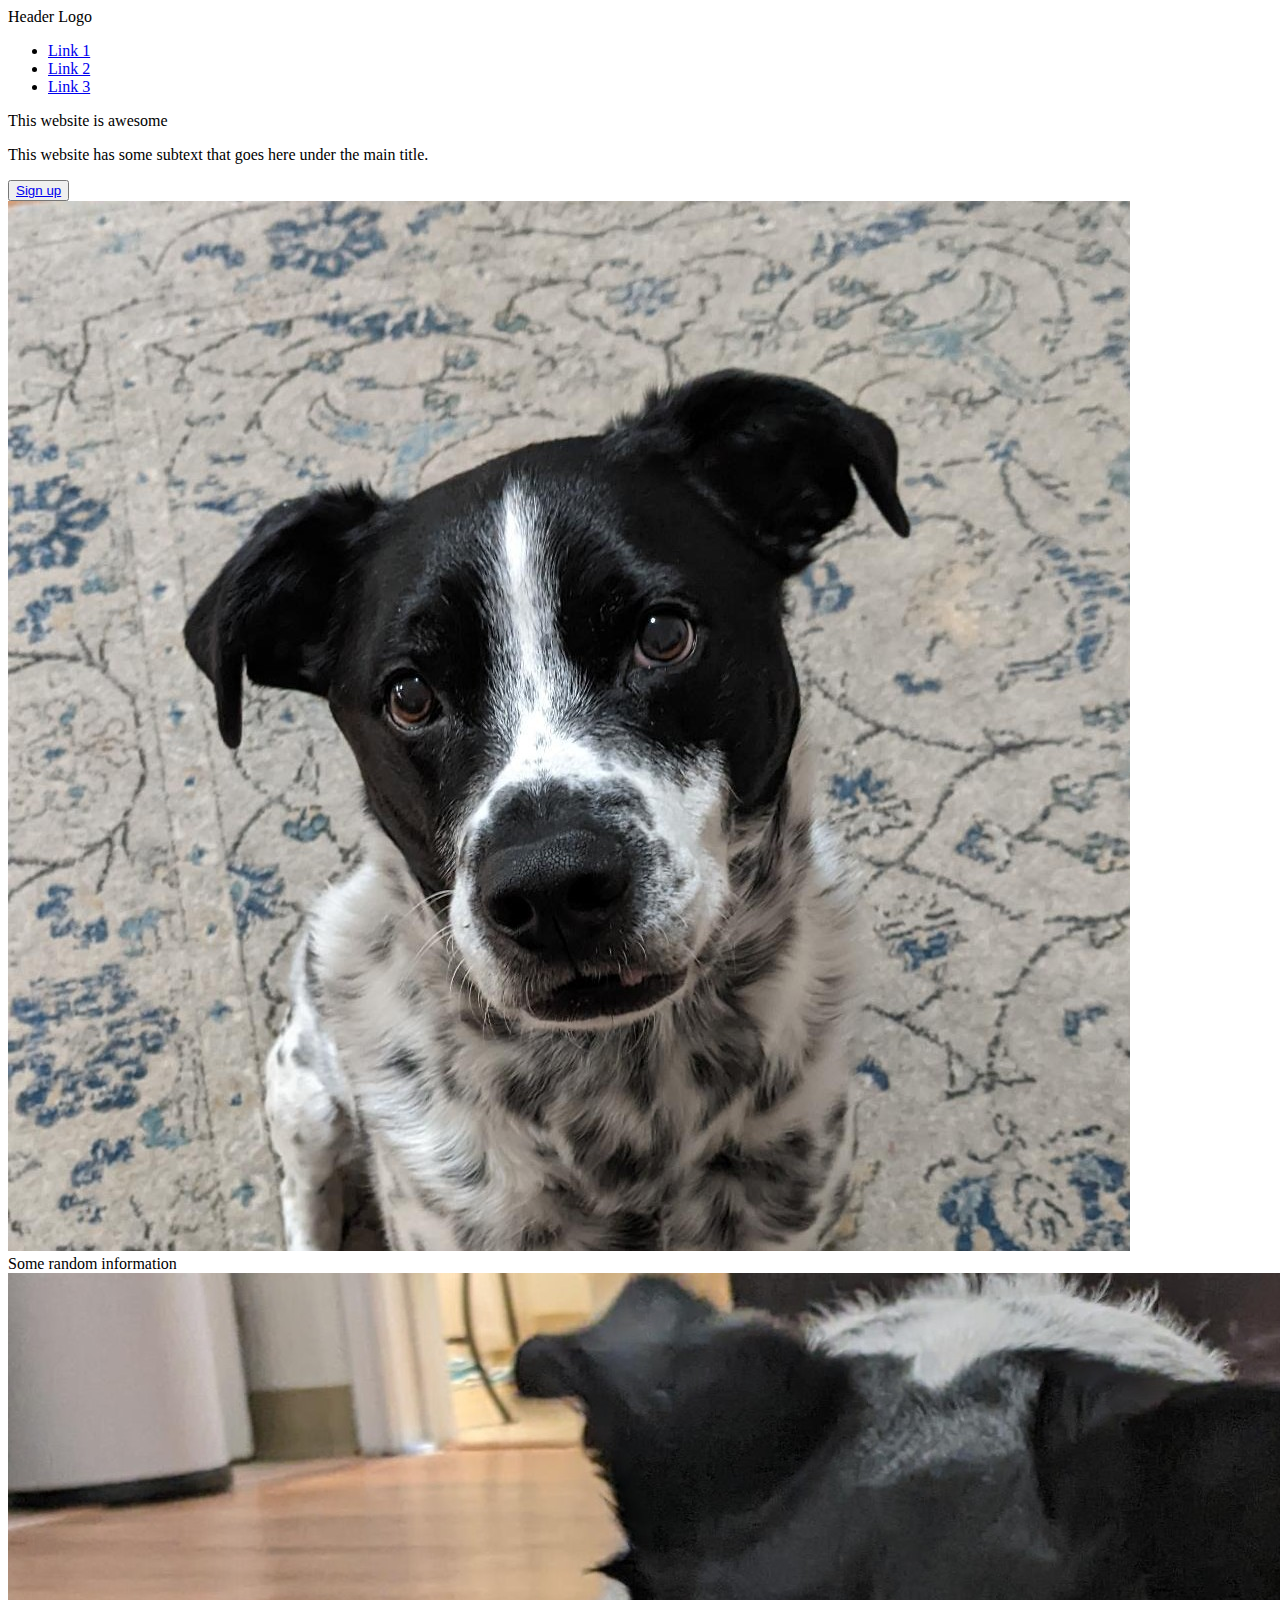
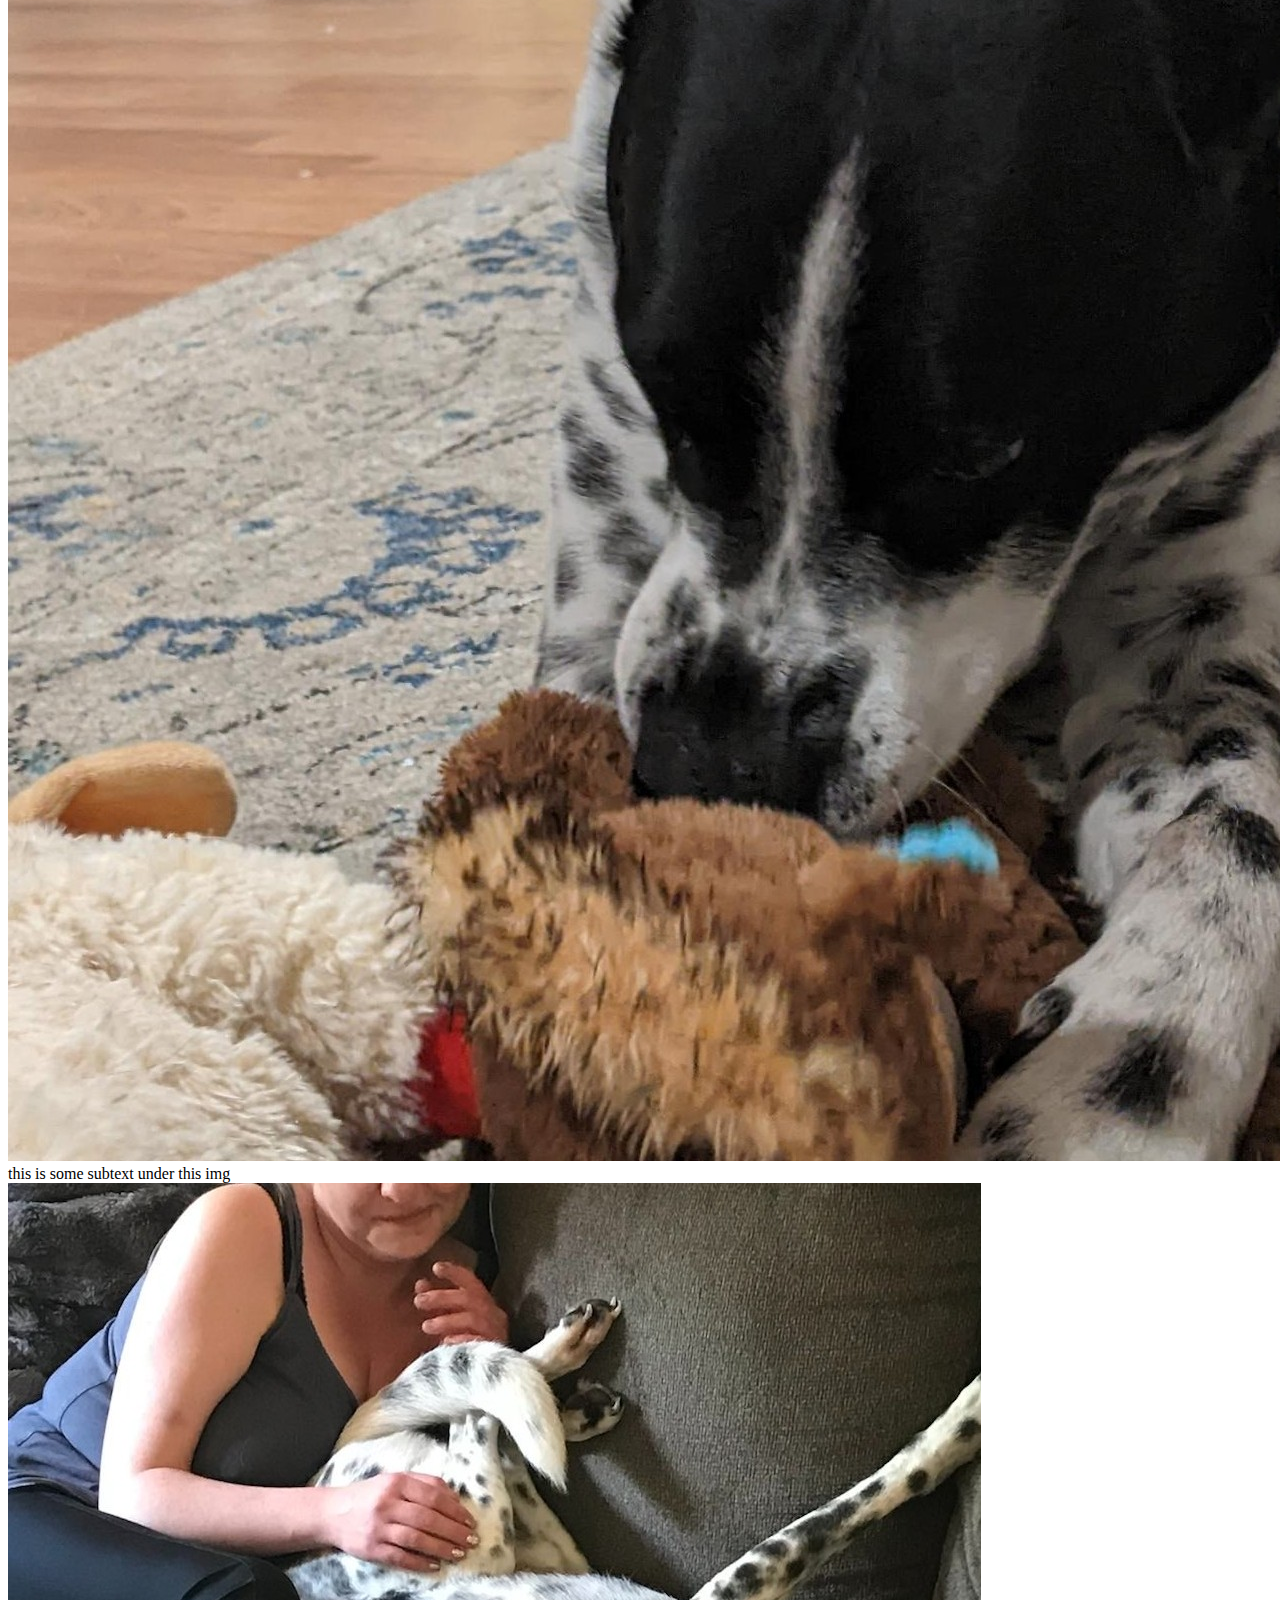
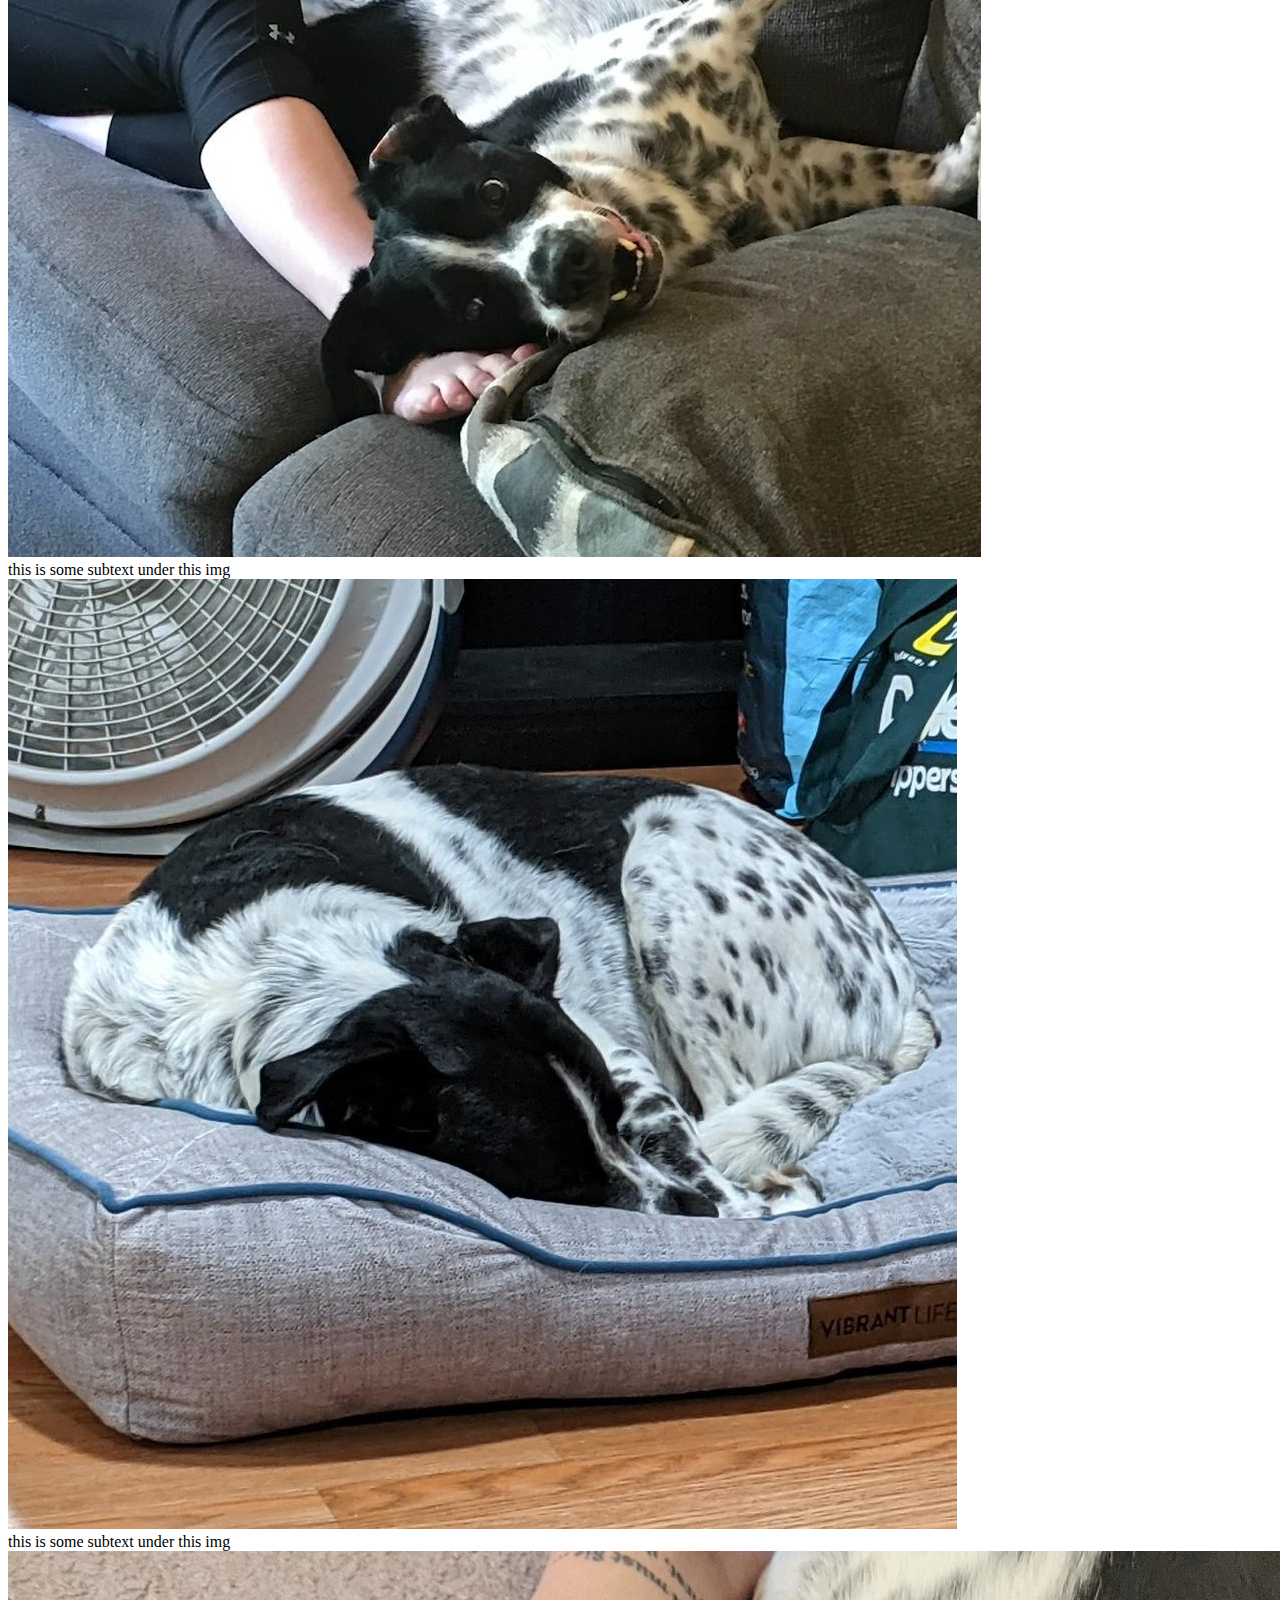
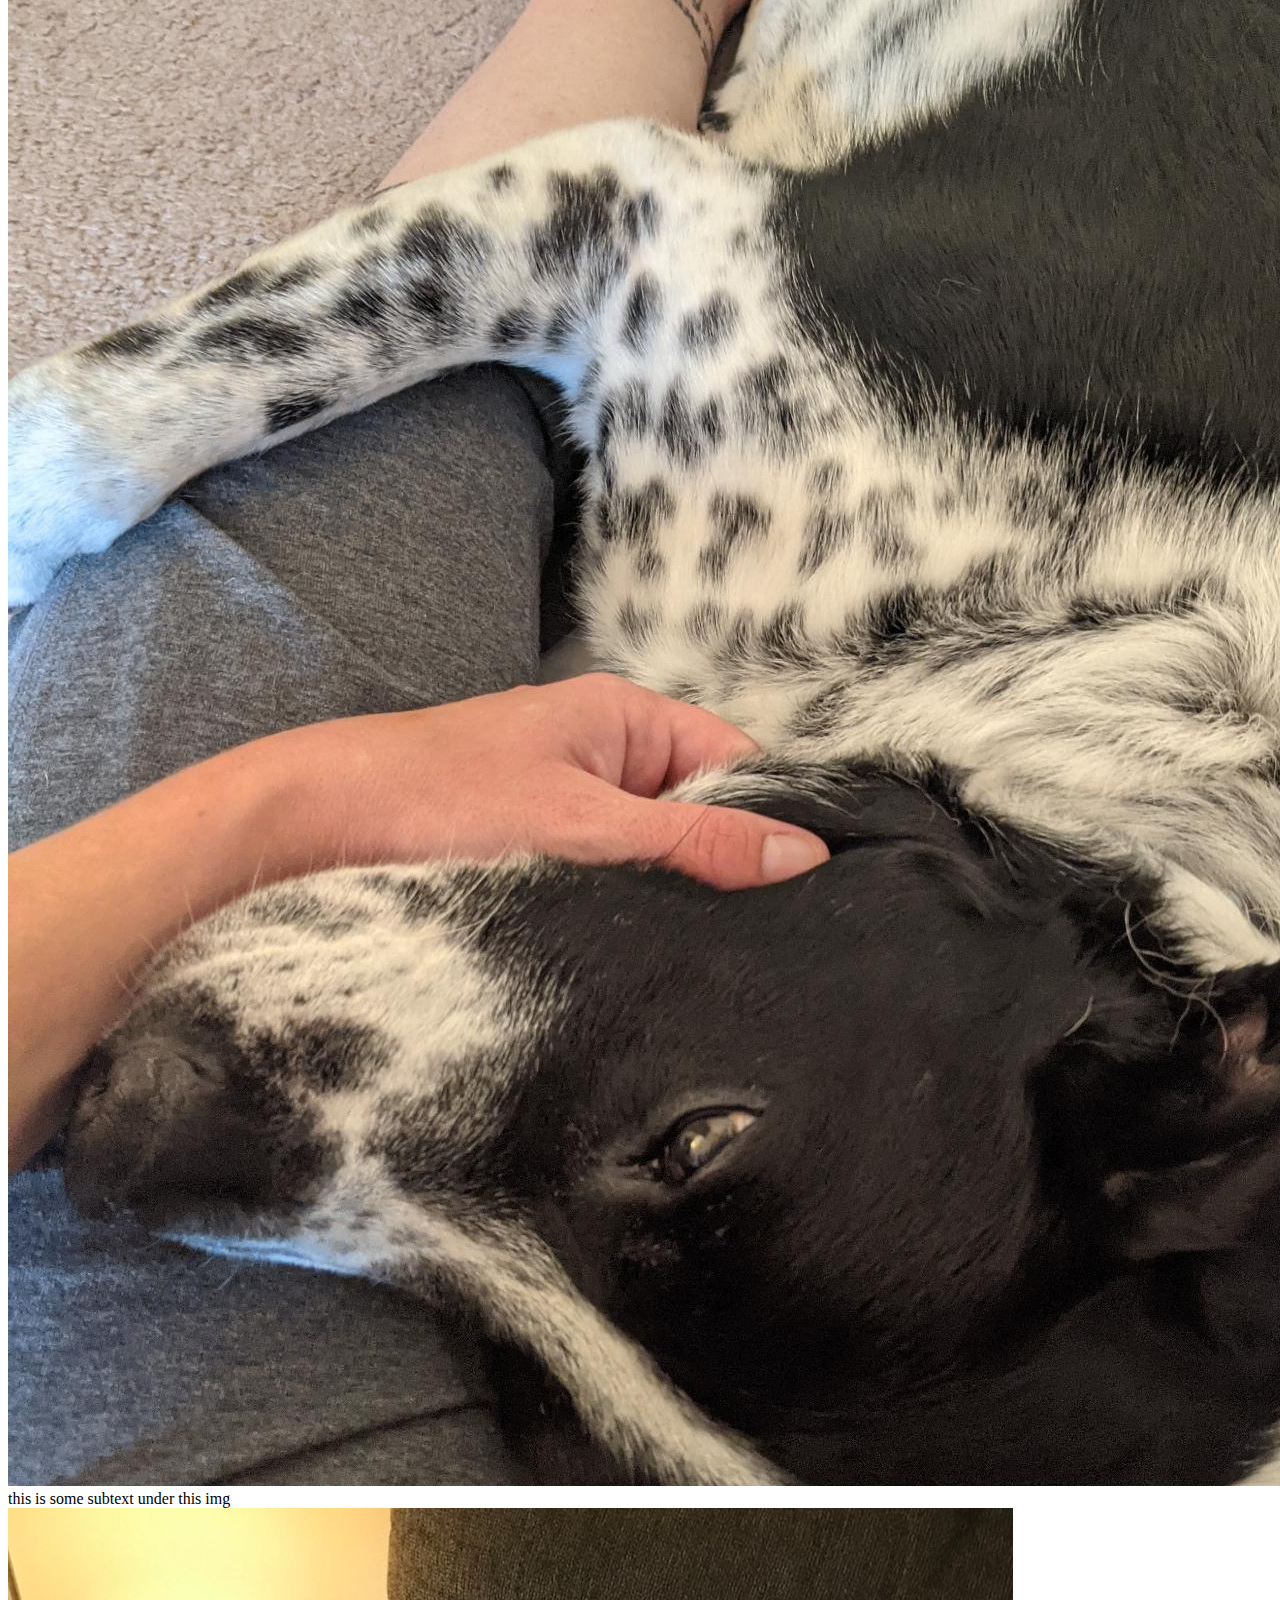
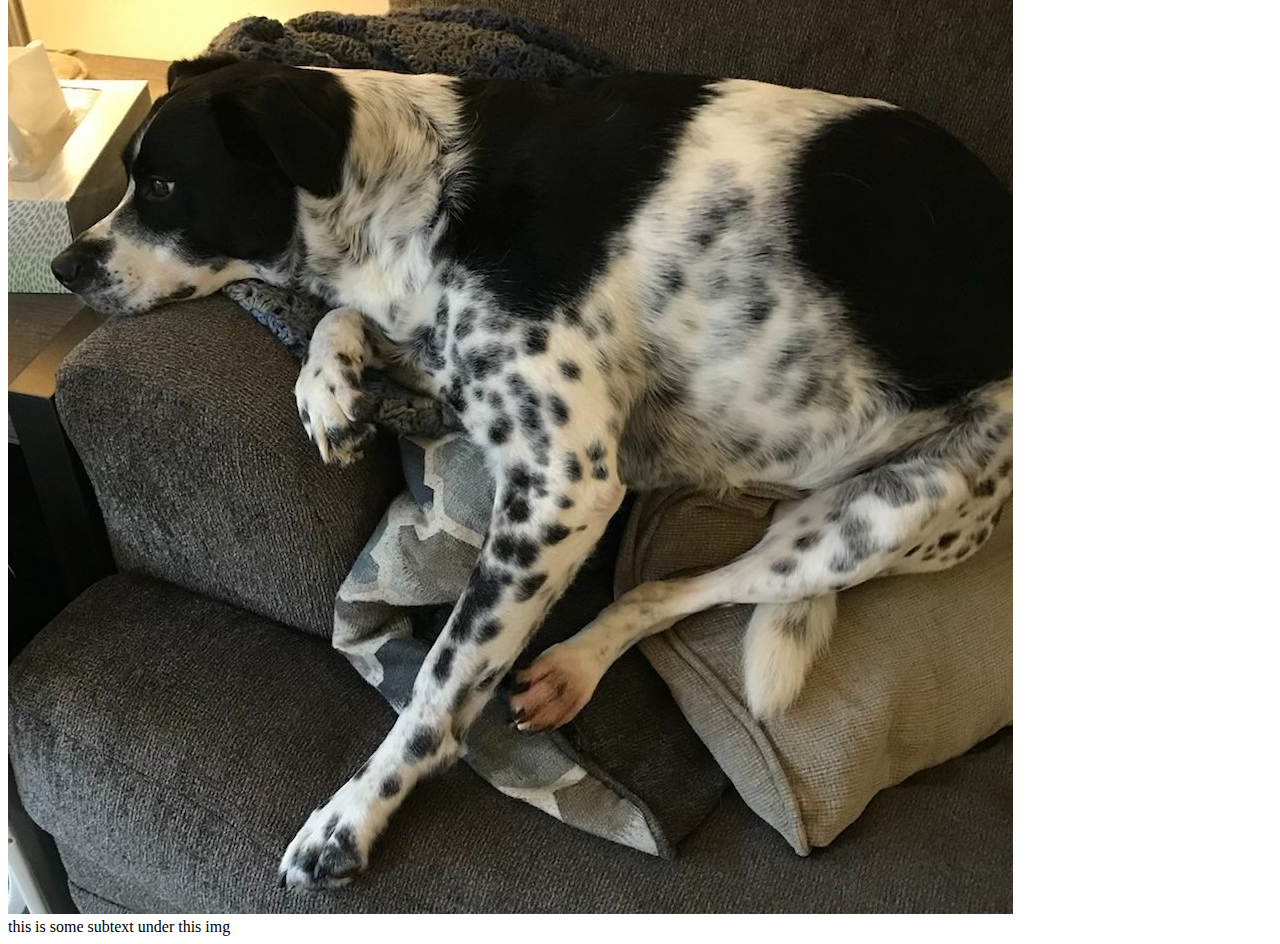
==== index.html @ 5909bd5f "Link img to index.html and add structure" ====
<!DOCTYPE html>
<html lang="en">

<head>
    <meta charset="UTF-8">
    <meta http-equiv="X-UA-Compatible" content="IE=edge">
    <meta name="viewport" content="width=device-width, initial-scale=1.0">
    <title>I'm Dom!</title>
    <link rel="stylesheet" href="./css/style.css">
</head>

<body>
    <div class="header">
        <div class="header-left">
            Header Logo
        </div>
        <div class="header-right">
            <ul>
                <li><a href="#">Link 1</a></li>
                <li><a href="#">Link 2</a></li>
                <li><a href="#">Link 3</a></li>
            </ul>
        </div>
    </div>
    <div class="section-1">
        <div class="content">
            <div class="hero-text">This website is awesome</div>
            <p>This website has some subtext that goes here under the main title.</p>
            <button><a href="#">Sign up</a></button>
        </div>
        <img src="./img/profile.jpeg" alt="Dominic looking into the camera">
    </div>
    <div class="section-2">

        <div class="info-title">Some random information</div>

        <div class="info-container">
            <div class="info">
                <img src="./img/chewing.jpeg" alt="Dominic chewing on his toys">
                <div class="text">this is some subtext under this img</div>
            </div>

            <div class="info">
                <img src="./img/playing.jpeg" alt="Dominic playing with mom">
                <div class="text">this is some subtext under this img</div>
            </div>

            <div class="info">
                <img src="./img/sleeping.jpeg" alt="Dominic sleeping in his bed">
                <div class="text">this is some subtext under this img</div>
            </div>

            <div class="info">
                <img src="./img/snuggling.jpeg" alt="Dominic snuggling with mom">
                <div class="text">this is some subtext under this img</div>
            </div>

            <div class="info">
                <img src="./img/waiting-for-mom.jpeg" alt="Dominic staring out the window, witing for mom to come home">
                <div class="text">this is some subtext under this img</div>
            </div>
        </div>
    </div>
    <div class="section-3"></div>
    <div class="section-4"></div>
    <div class="footer"></div>
</body>

</html>
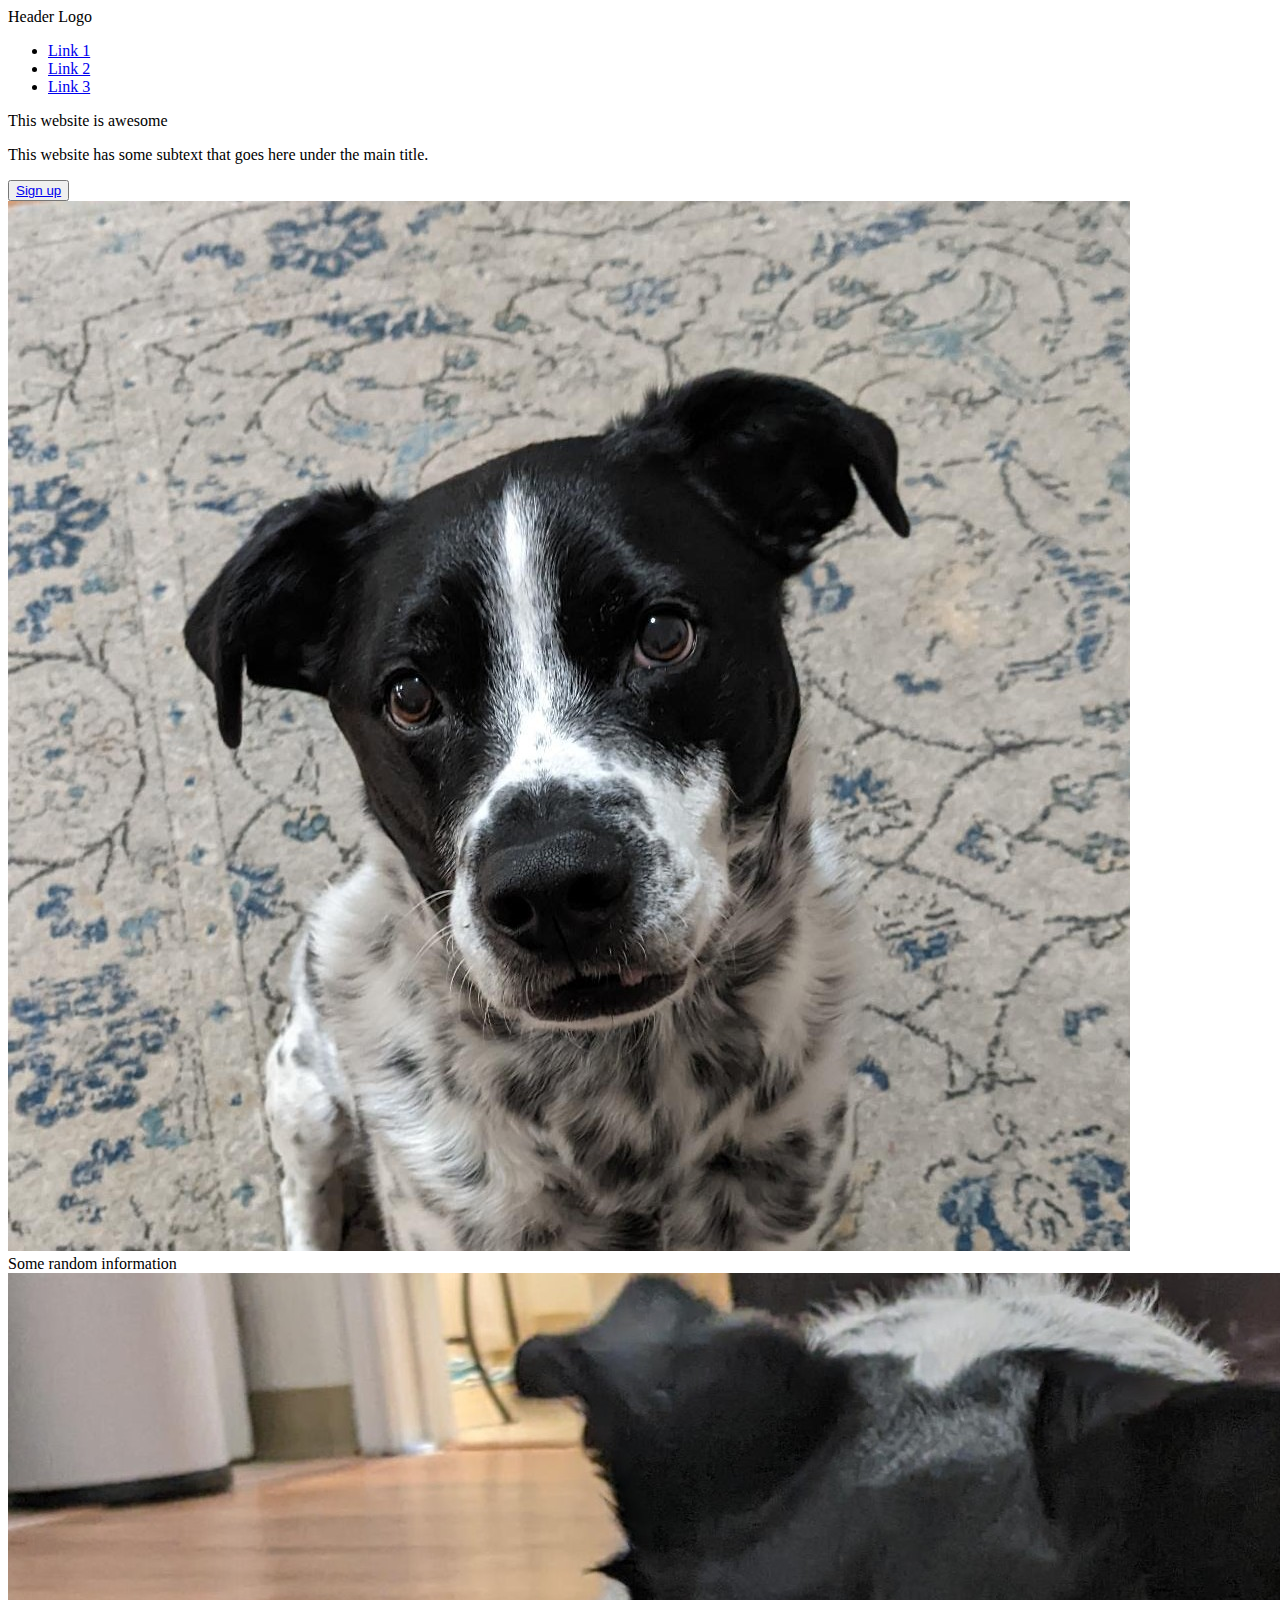
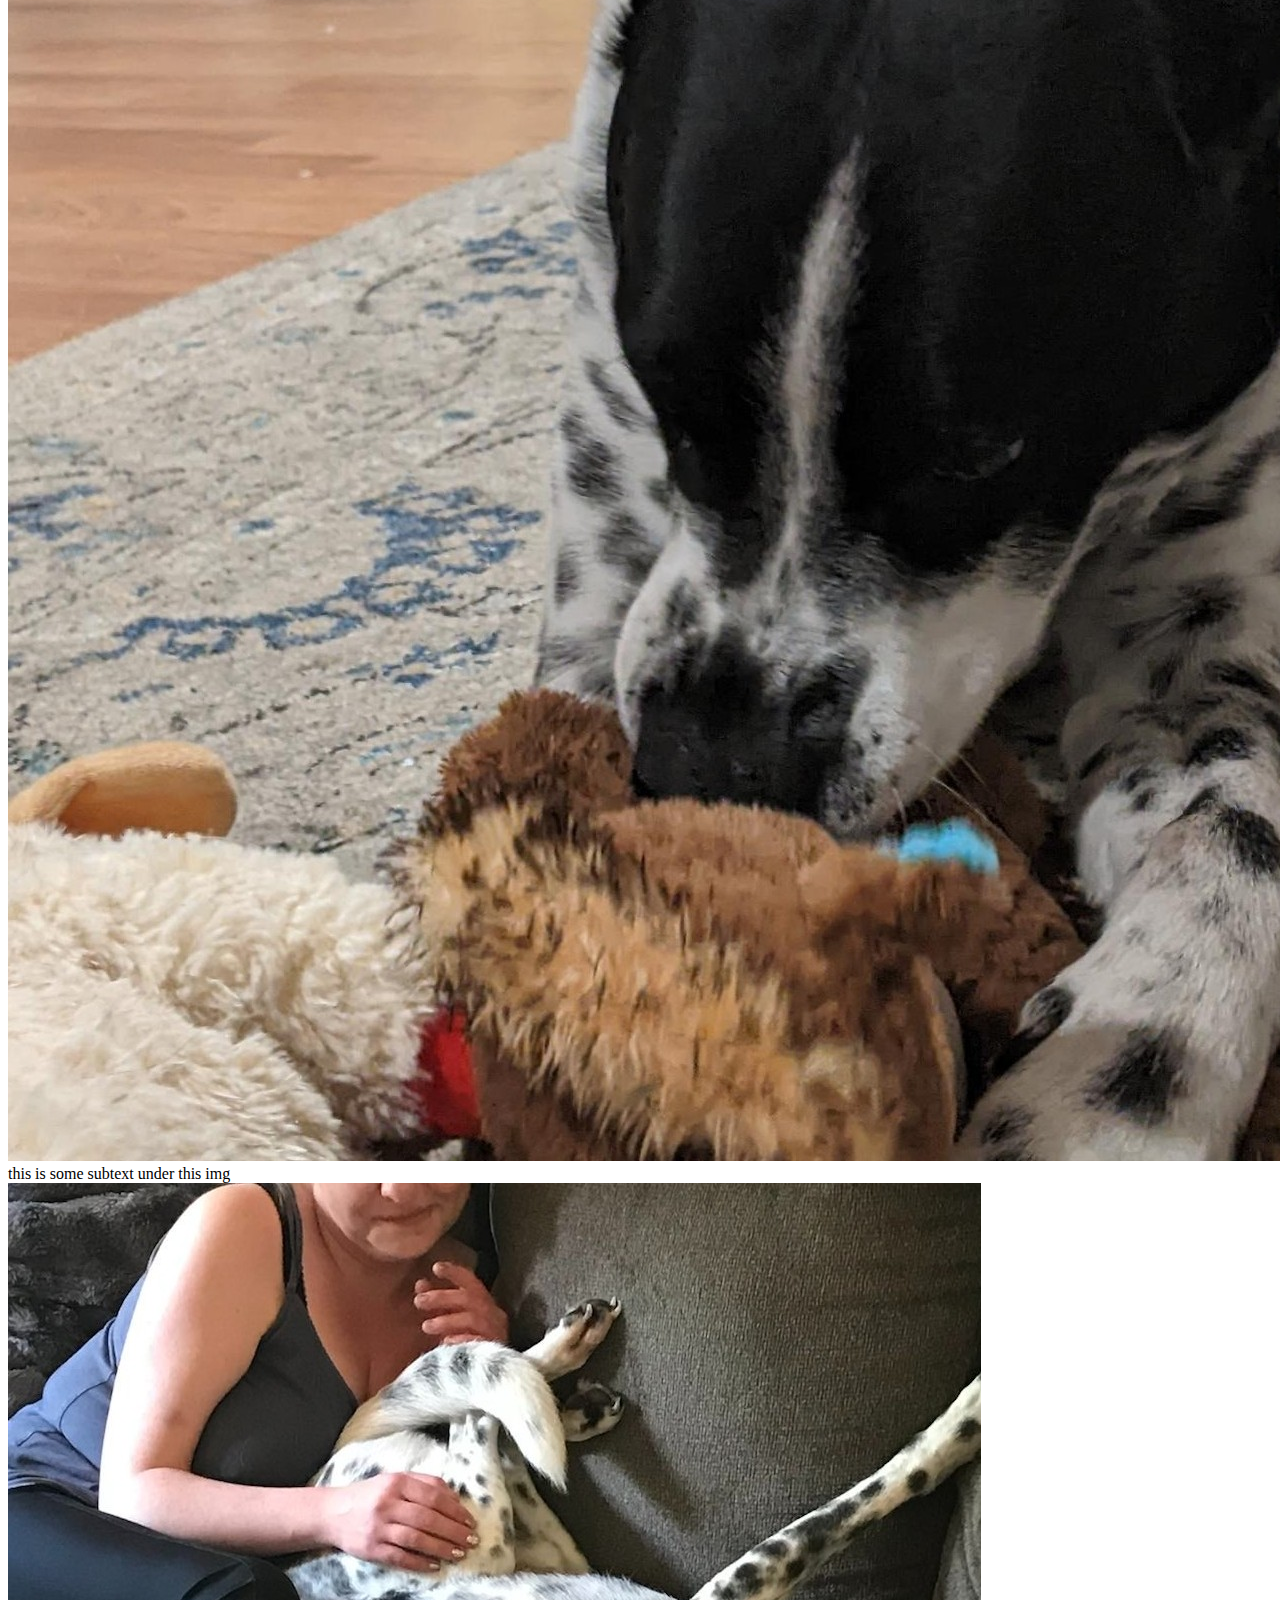
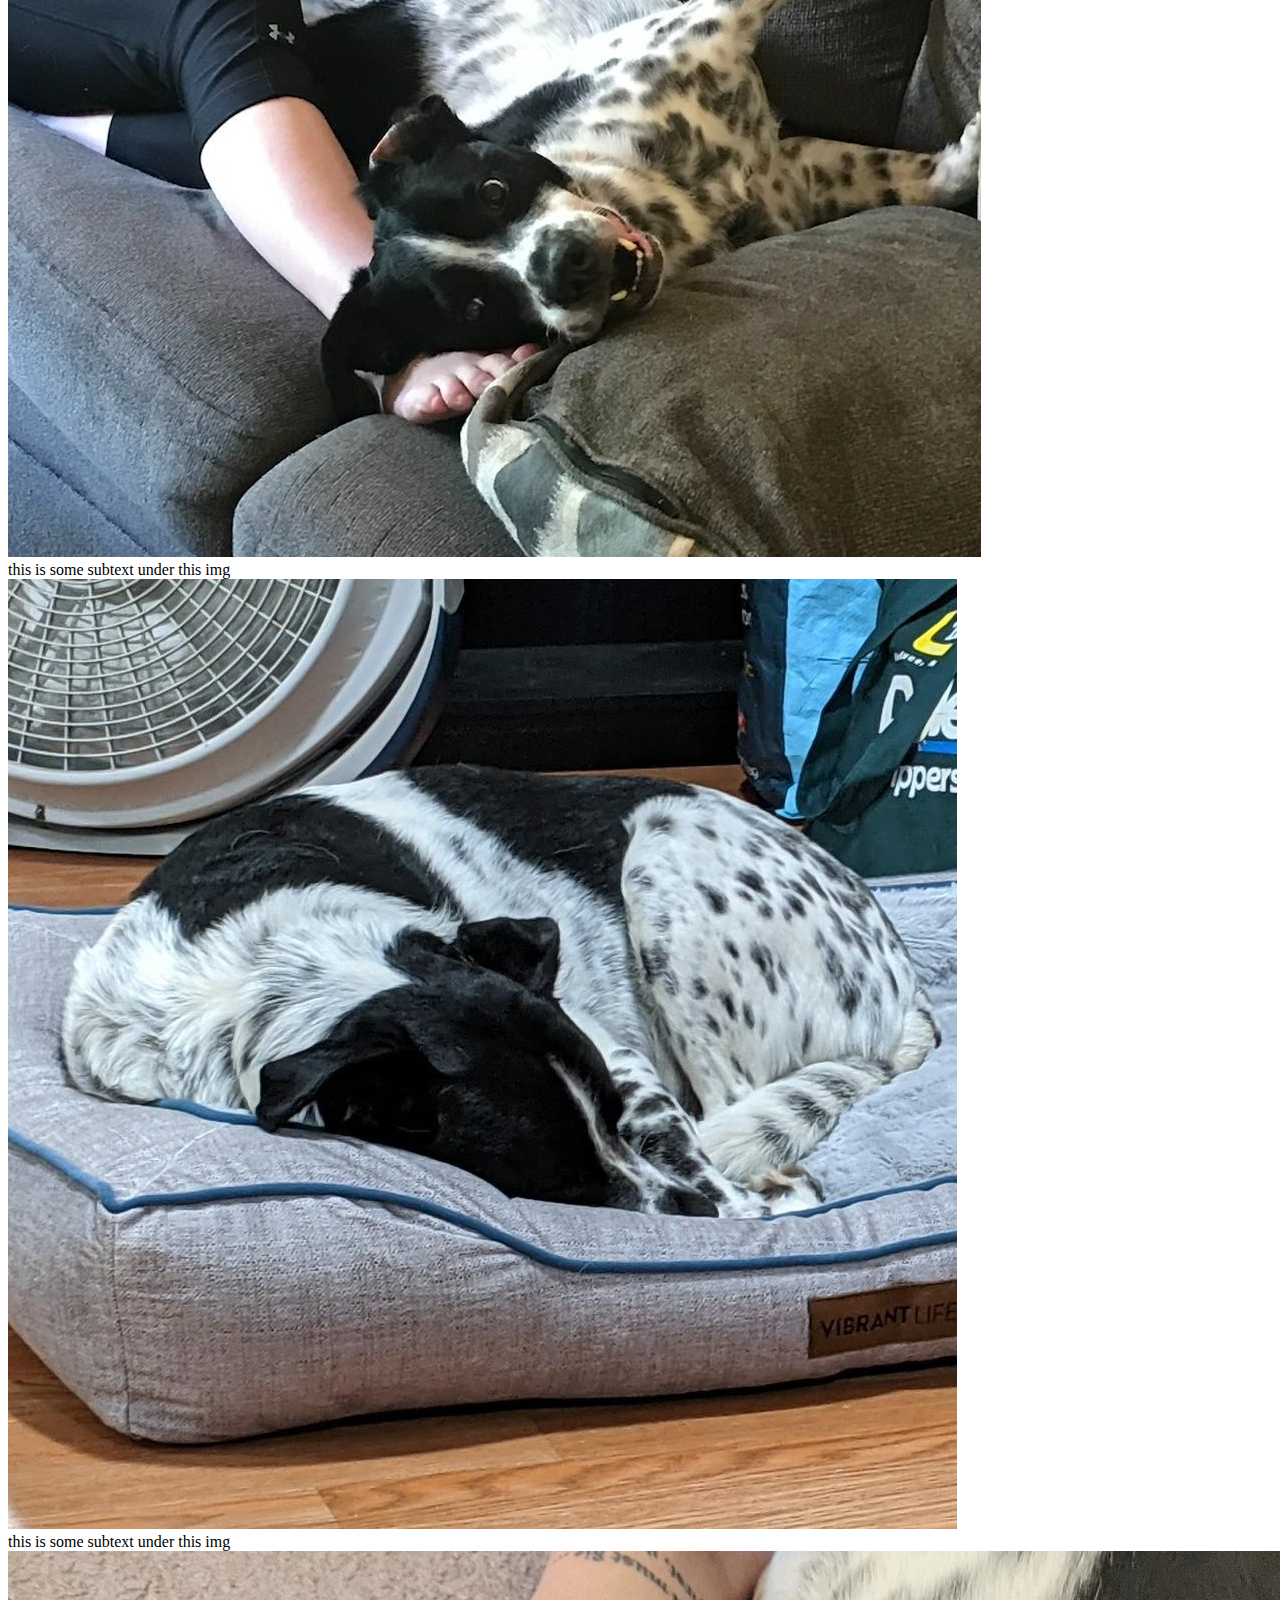
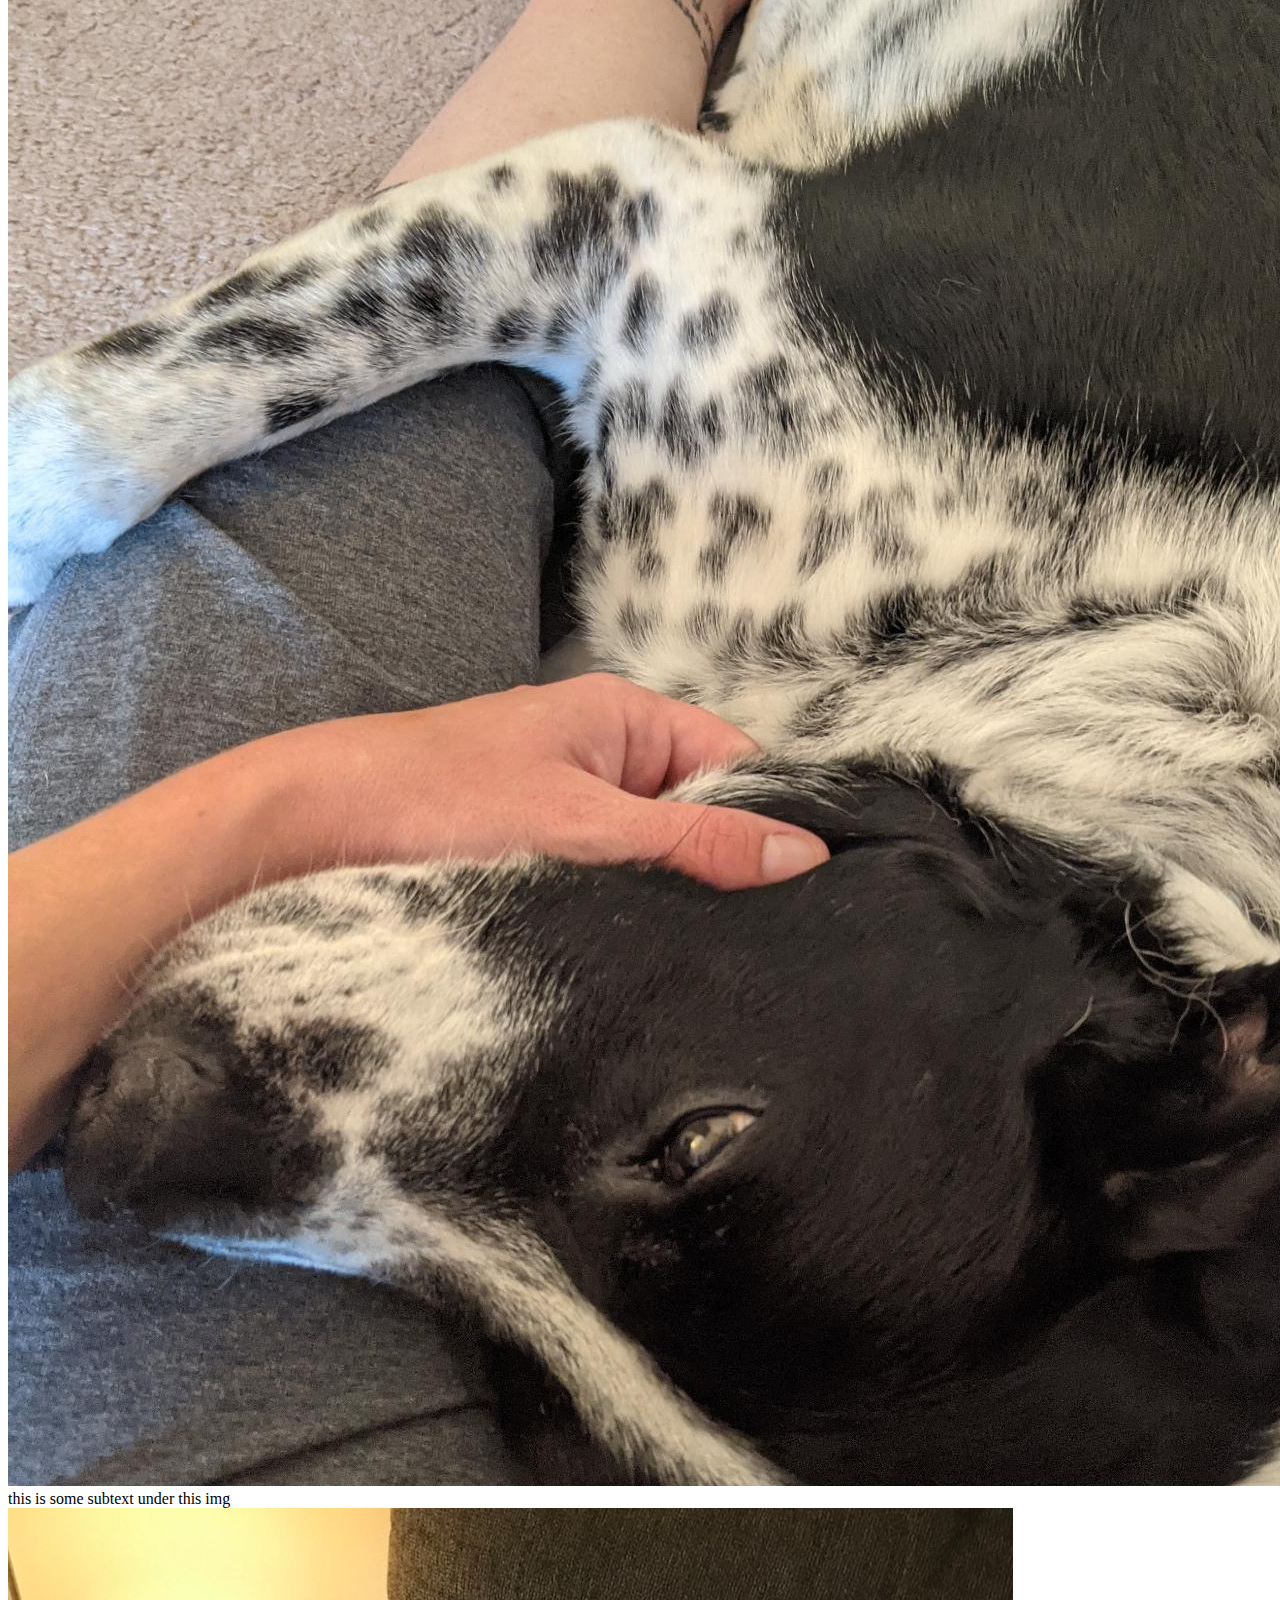
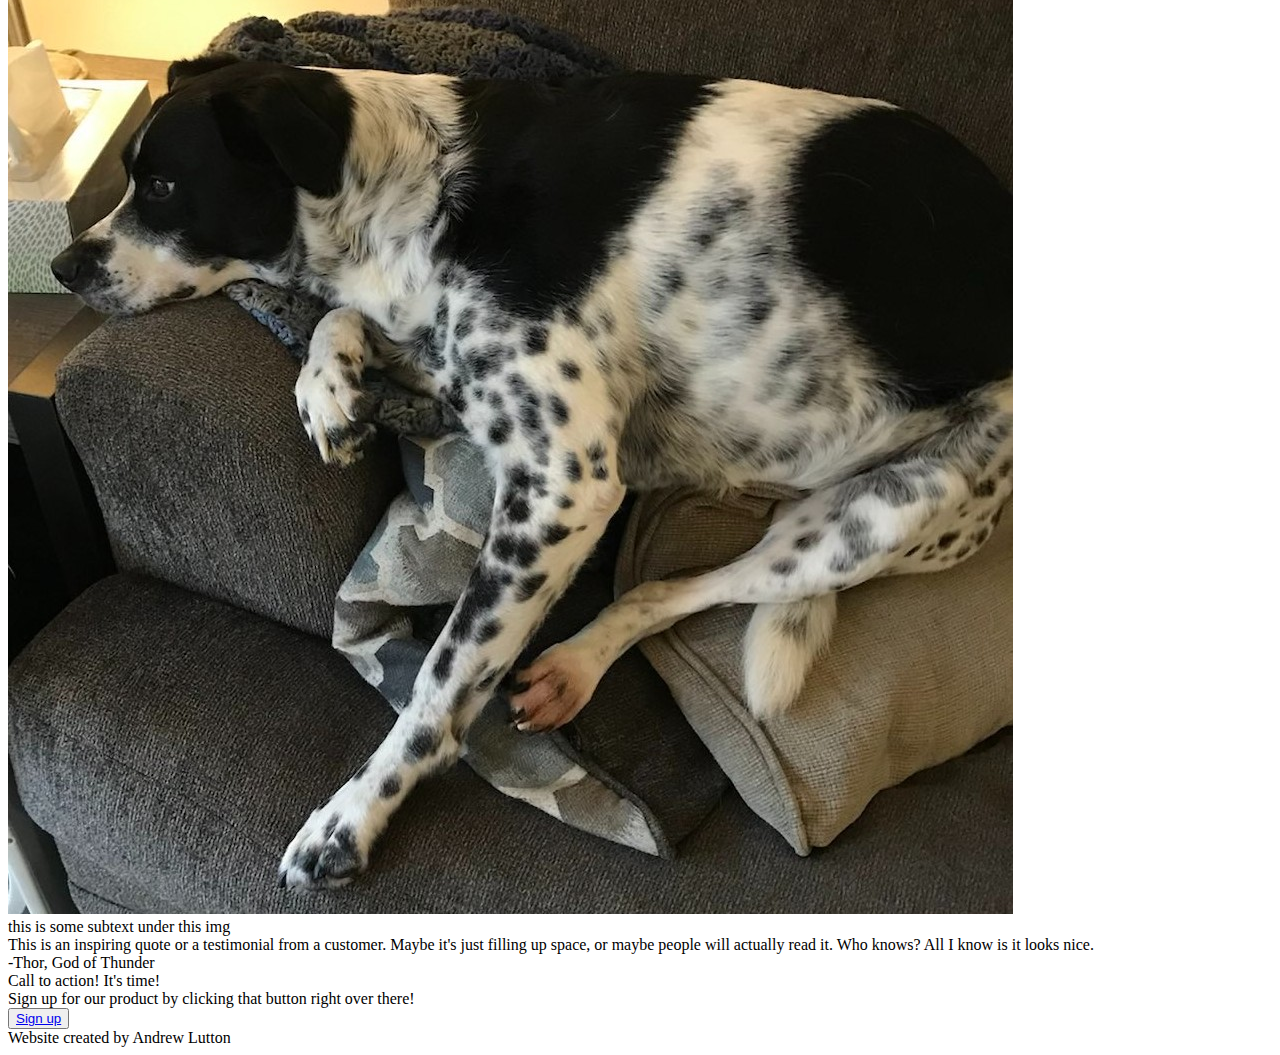
==== commit 36f64c0a: "Add structure and more dummy content to index.html" ====
--- a/index.html
+++ b/index.html
@@ -32,9 +32,9 @@
     </div>
     <div class="section-2">
 
-        <div class="info-title">Some random information</div>
+        <div class="title">Some random information</div>
 
-        <div class="info-container">
+        <div class="container">
             <div class="info">
                 <img src="./img/chewing.jpeg" alt="Dominic chewing on his toys">
                 <div class="text">this is some subtext under this img</div>
@@ -61,9 +61,27 @@
             </div>
         </div>
     </div>
-    <div class="section-3"></div>
-    <div class="section-4"></div>
-    <div class="footer"></div>
+
+    <div class="section-3">
+        <div class="quote">This is an inspiring quote or a testimonial from a customer. Maybe it's just filling up
+            space, or maybe people will actually read it. Who knows? All I know is it looks nice.</div>
+        <div class="quoting">-Thor, God of Thunder</div>
+    </div>
+
+    <div class="section-4">
+        <div class="modal">
+            <div class="modal-left">
+                <div class="text">Call to action! It's time!</div>
+                <div class="subtext">Sign up for our product by clicking that button right over there!</div>
+            </div>
+            <button><a href="#">Sign up</a></button>
+        </div>
+    </div>
+
+    <div class="footer">
+        <div class="text">Website created by Andrew Lutton</div>
+    </div>
+
 </body>
 
 </html>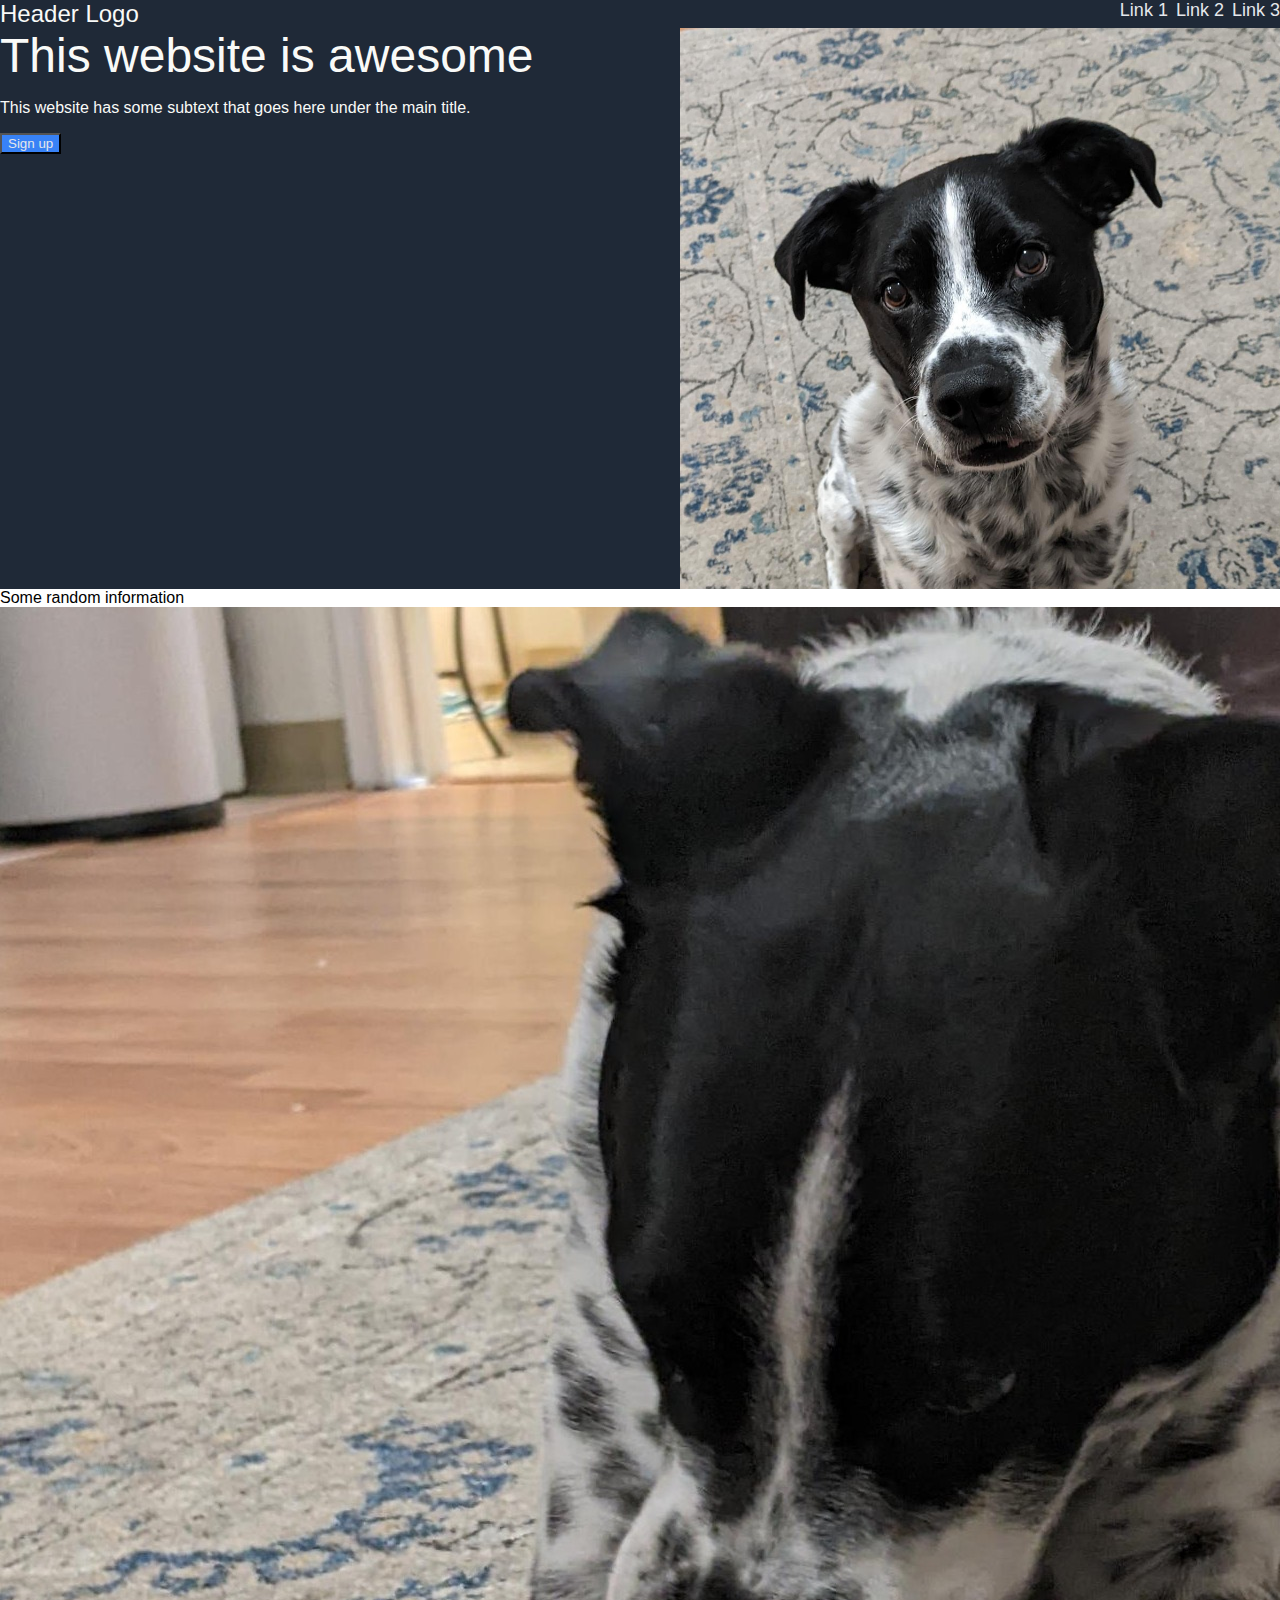
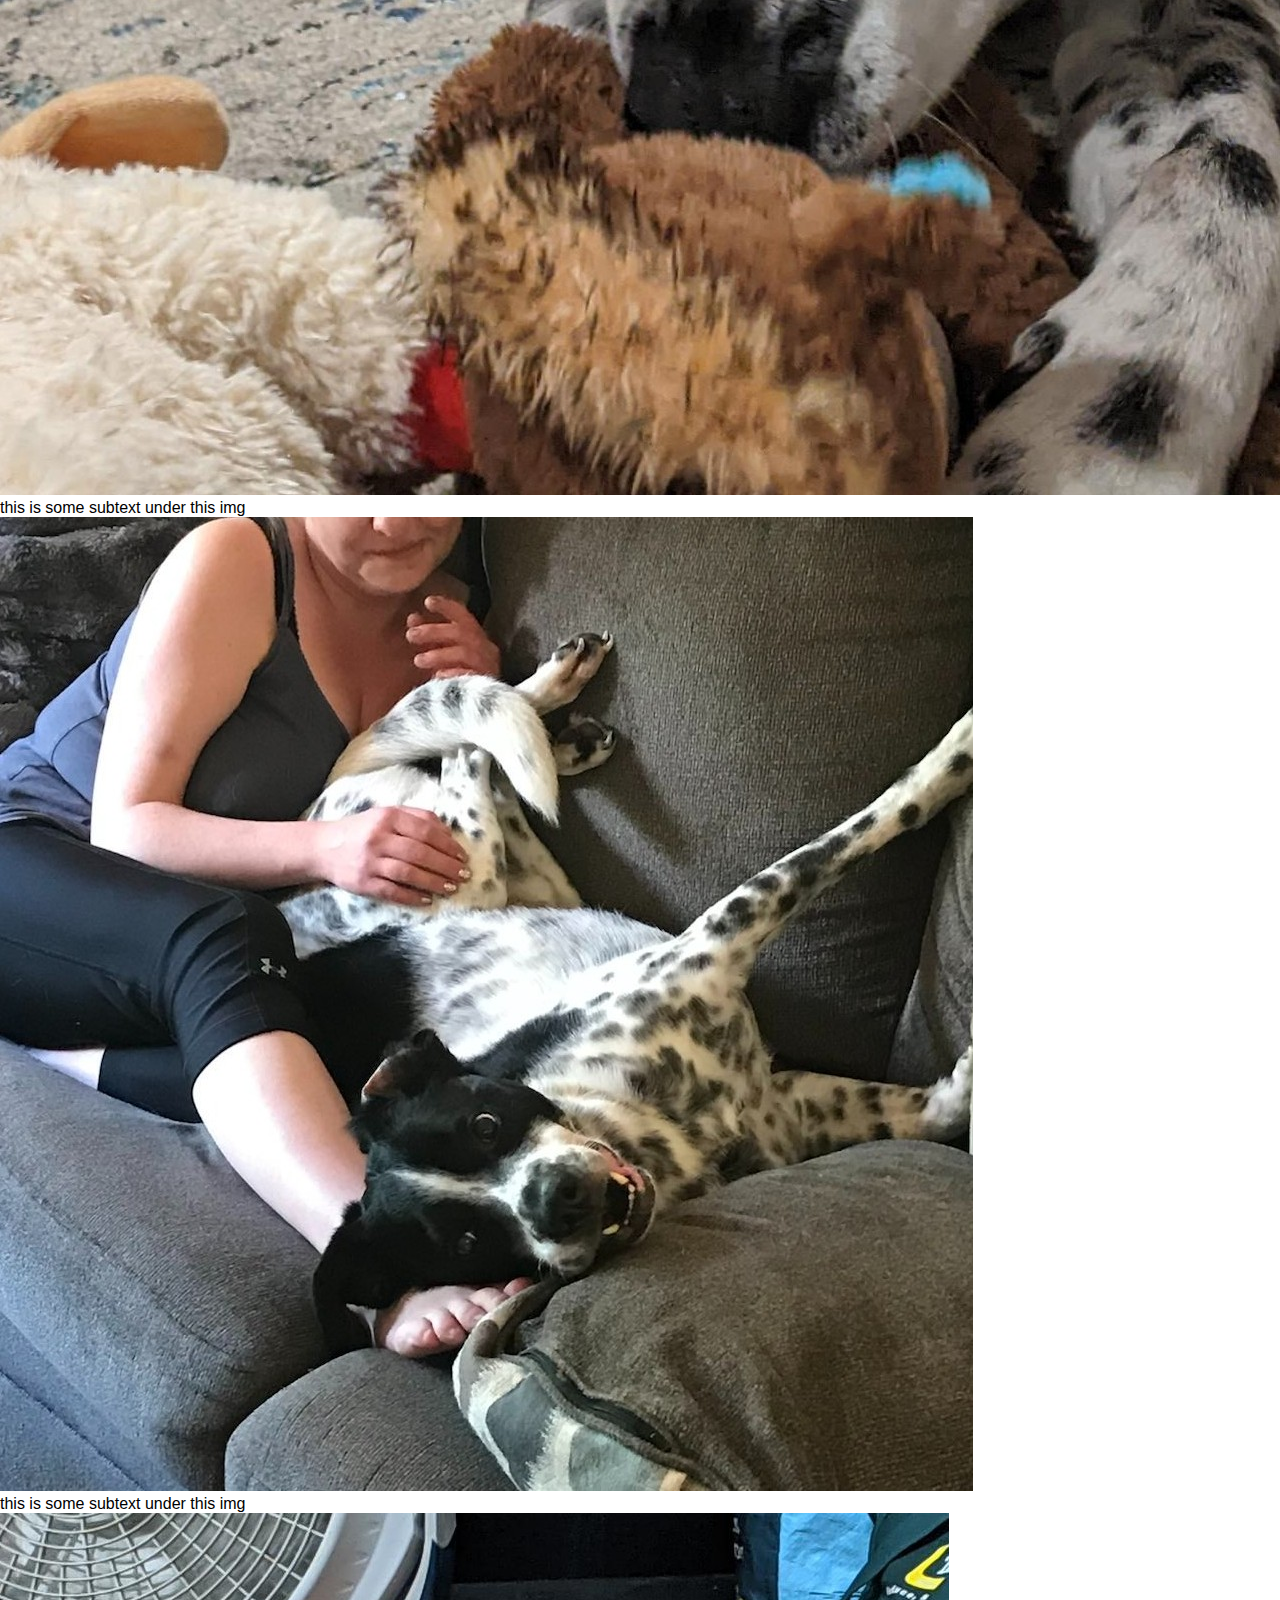
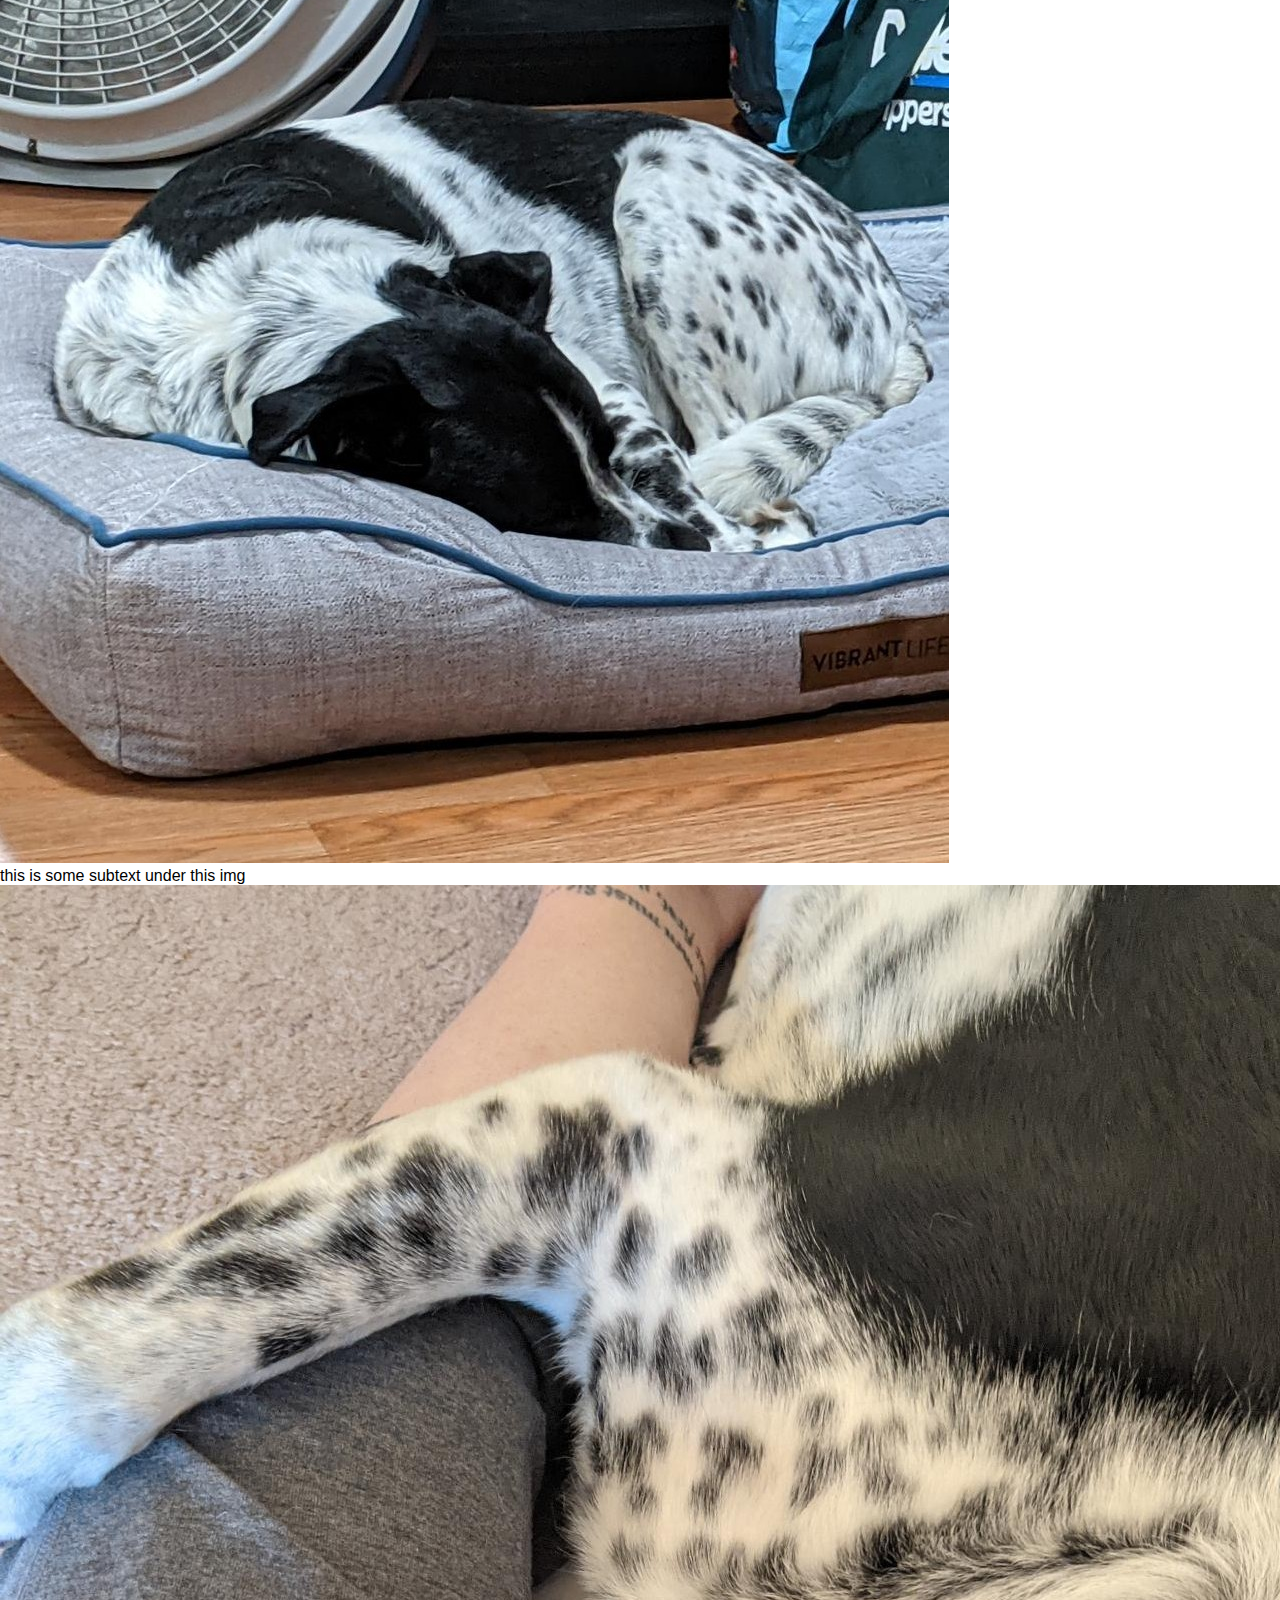
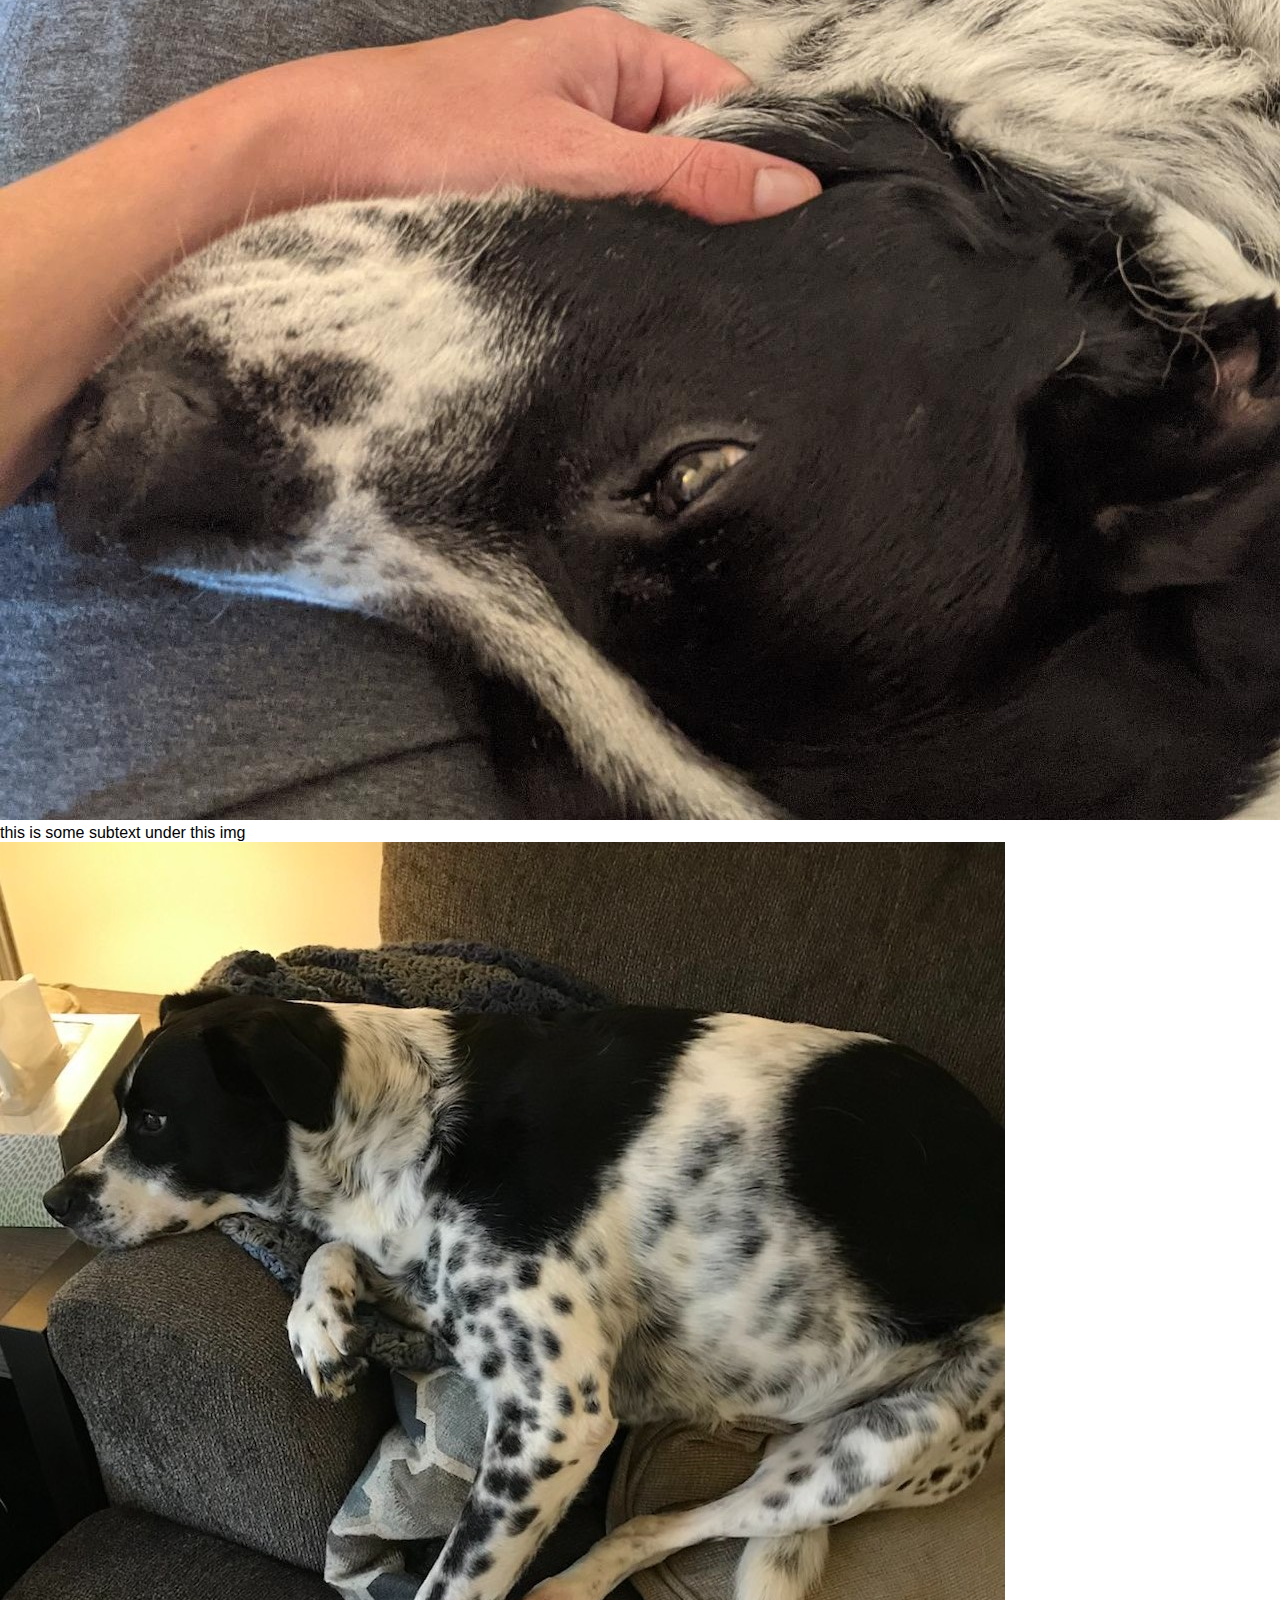
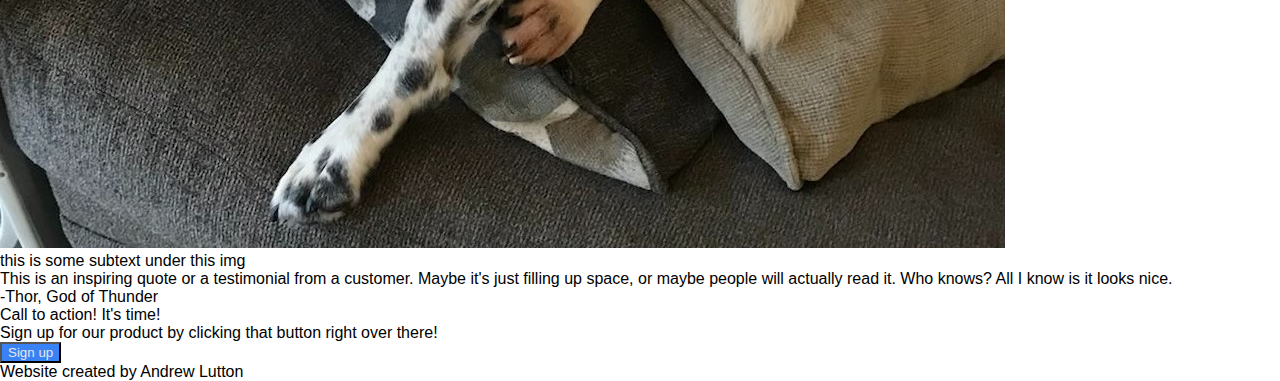
==== commit 64829bb1: "Add basic styling to header and section 1" ====
--- a/index.html
+++ b/index.html
@@ -11,10 +11,8 @@
 
 <body>
     <div class="header">
-        <div class="header-left">
-            Header Logo
-        </div>
-        <div class="header-right">
+        <div class="header-logo">Header Logo</div>
+        <div class="header-links">
             <ul>
                 <li><a href="#">Link 1</a></li>
                 <li><a href="#">Link 2</a></li>
@@ -28,7 +26,7 @@
             <p>This website has some subtext that goes here under the main title.</p>
             <button><a href="#">Sign up</a></button>
         </div>
-        <img src="./img/profile.jpeg" alt="Dominic looking into the camera">
+        <img id="profile-pic" src="./img/profile.jpeg" alt="Dominic looking into the camera">
     </div>
     <div class="section-2">
 
--- a/css/style.css
+++ b/css/style.css
@@ -0,0 +1,57 @@
+body {
+    display: flex;
+    flex-direction: column;
+    margin: 0;
+    font-family: Roboto, sans-serif;
+}
+
+ul {
+    margin: 0;
+    padding: 0;
+    list-style: none;
+    display: flex;
+    gap: 8px;
+}
+
+a {
+    text-decoration: none;
+    color: #e5e7eb;
+}
+
+button {
+    background-color: #3882f6;
+}
+
+.header {
+    display: flex;
+    justify-content: space-between;
+    background-color: #1f2937;
+    
+}
+
+.header-links a {
+    font-size: 18px;
+}
+
+.header-logo {
+    color: #f9faf8;
+    font-size: 24px;
+}
+
+.section-1 {
+    background-color: #1f2937;
+    color: #f9faf8;
+    display: flex;
+    justify-content: space-between;
+}
+
+.hero-text {
+    font-size: 48px;
+    font-weight: extra-bold;
+    color: #f9faf8;
+}
+
+ #profile-pic {
+     height: auto;
+     width: 600px
+ }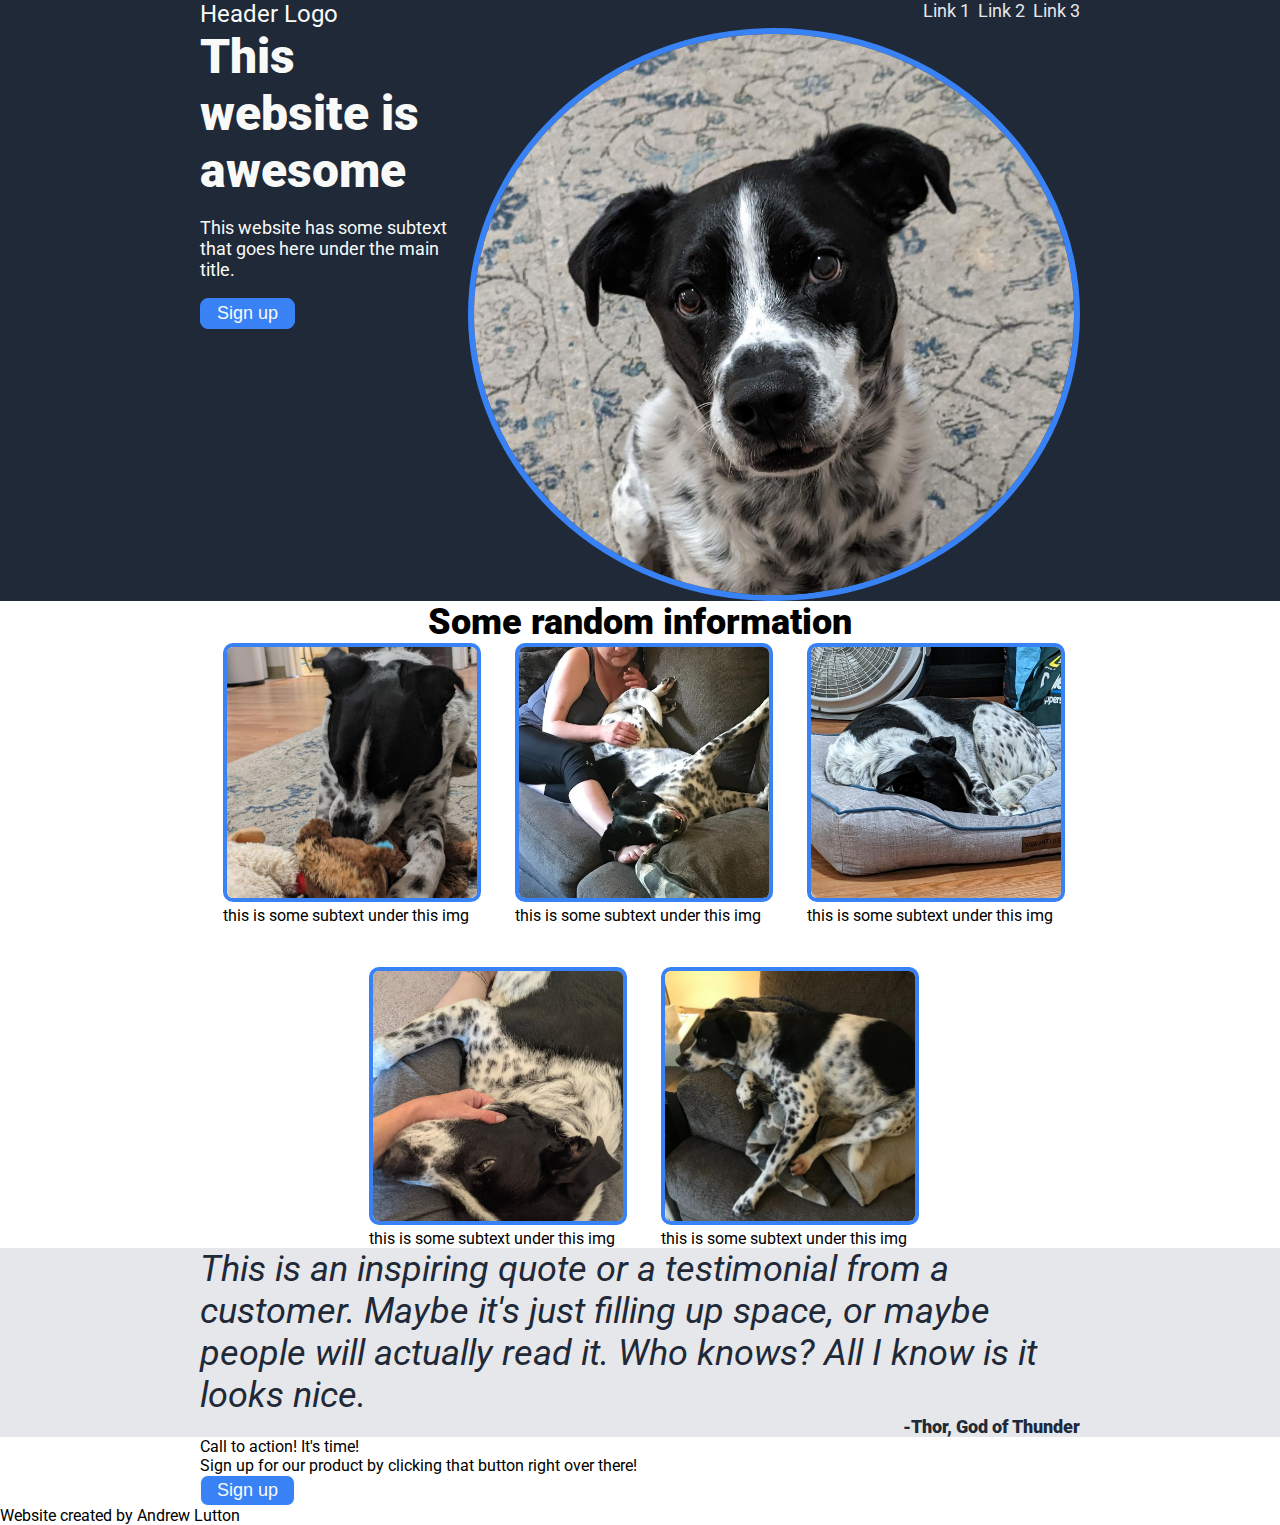
==== commit 782ecbd6: "Add style to section-3" ====
--- a/index.html
+++ b/index.html
@@ -61,9 +61,11 @@
     </div>
 
     <div class="section-3">
-        <div class="quote">This is an inspiring quote or a testimonial from a customer. Maybe it's just filling up
-            space, or maybe people will actually read it. Who knows? All I know is it looks nice.</div>
-        <div class="quoting">-Thor, God of Thunder</div>
+        <div class="container">
+            <div class="quote">This is an inspiring quote or a testimonial from a customer. Maybe it's just filling up
+                space, or maybe people will actually read it. Who knows? All I know is it looks nice.</div>
+            <div class="quoting">-Thor, God of Thunder</div>
+        </div>
     </div>
 
     <div class="section-4">
--- a/css/style.css
+++ b/css/style.css
@@ -1,8 +1,18 @@
+@import url('https://fonts.googleapis.com/css2?family=Roboto:wght@400;700&display=swap');
+
 body {
     display: flex;
     flex-direction: column;
     margin: 0;
     font-family: Roboto, sans-serif;
+}
+
+.header,
+.section-1,
+.section-2,
+.section-3,
+.section-4 {
+    padding: 0 200px;
 }
 
 ul {
@@ -13,23 +23,31 @@
     gap: 8px;
 }
 
+button {
+    background-color: #3882f6;
+    padding: 4px 16px;
+    font-size: 18px;
+    border-radius: 8px;
+    border: 1px solid #3882f6;
+}
+
+.modal button {
+    border: 1px solid #f9faf8;
+}
+
 a {
     text-decoration: none;
-    color: #e5e7eb;
-}
-
-button {
-    background-color: #3882f6;
+    color: #f9faf8;
 }
 
 .header {
     display: flex;
     justify-content: space-between;
     background-color: #1f2937;
-    
 }
 
-.header-links a {
+.header a {
+    color: #e5e7eb;
     font-size: 18px;
 }
 
@@ -43,15 +61,62 @@
     color: #f9faf8;
     display: flex;
     justify-content: space-between;
+    font-size: 18px;
 }
 
 .hero-text {
     font-size: 48px;
-    font-weight: extra-bold;
+    font-weight: 900;
     color: #f9faf8;
 }
 
- #profile-pic {
-     height: auto;
-     width: 600px
- }+#profile-pic {
+    height: auto;
+    width: 600px;
+    border-radius: 50%;
+    border: 6px solid #3882f6;
+}
+
+.section-2 .container {
+    display: flex;
+    justify-content: center;
+    flex-wrap: wrap;
+    gap: 42px;
+}
+
+.section-2 .title {
+    font-size: 36px;
+    font-weight: 900;
+    text-align: center;
+}
+
+.info {
+    max-width: 250px;
+}
+
+.info img {
+    height: auto;
+    width: 250px;
+    border: 4px solid #3882f6;
+    border-radius: 10px;
+}
+
+.section-3 {
+    background-color: #e5e7eb;
+    color: #1f2937;
+    display: flex;
+    justify-content: center;
+    align-items: center;
+}
+
+.quote {
+    font-size: 36px;
+    font-style: italic;
+    font-weight: 400;
+}
+
+.quoting {
+    text-align: right;
+    font-weight: 900;
+    font-size: 18px;
+}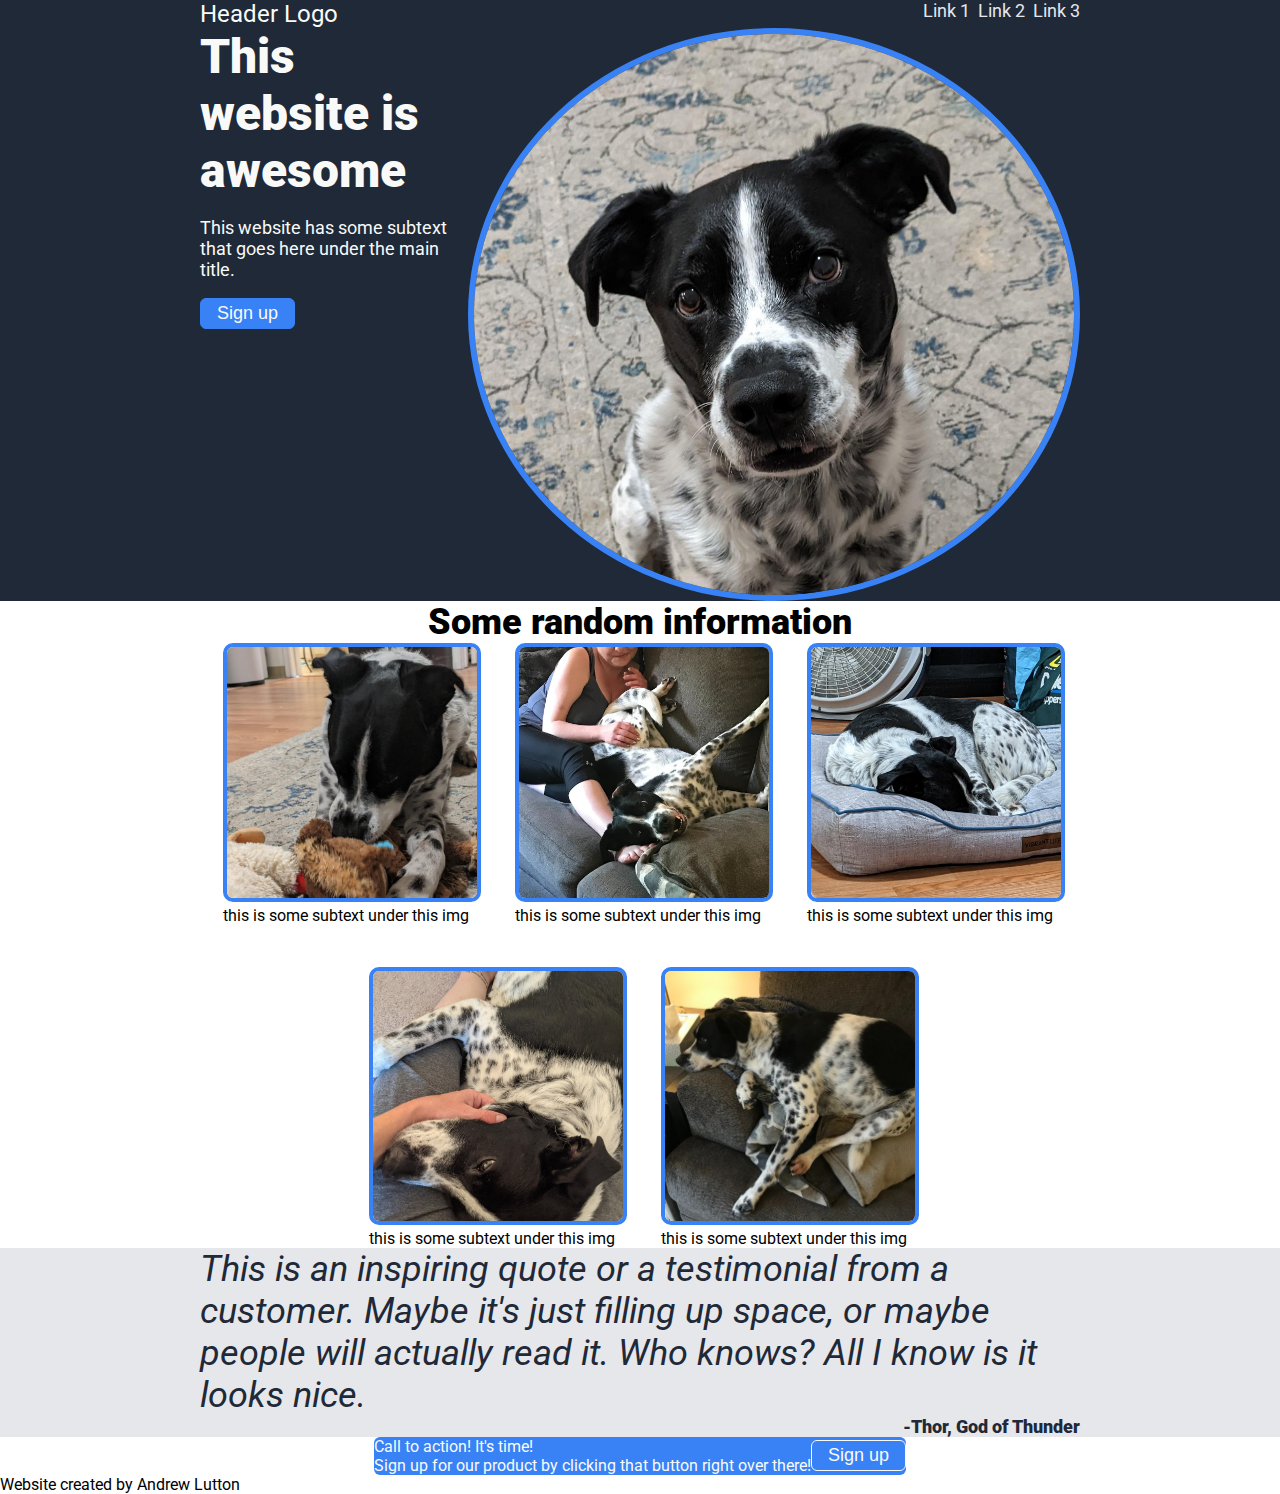
==== commit 06a6da6b: "Add style to modal section" ====
--- a/index.html
+++ b/index.html
@@ -74,7 +74,9 @@
                 <div class="text">Call to action! It's time!</div>
                 <div class="subtext">Sign up for our product by clicking that button right over there!</div>
             </div>
-            <button><a href="#">Sign up</a></button>
+            <div class="container">
+                <button><a href="#">Sign up</a></button>
+            </div>
         </div>
     </div>
 
--- a/css/style.css
+++ b/css/style.css
@@ -1,4 +1,4 @@
-@import url('https://fonts.googleapis.com/css2?family=Roboto:wght@400;700&display=swap');
+@import url('https://fonts.googleapis.com/css2?family=Roboto:wght@300;700&display=swap');
 
 body {
     display: flex;
@@ -27,7 +27,7 @@
     background-color: #3882f6;
     padding: 4px 16px;
     font-size: 18px;
-    border-radius: 8px;
+    border-radius: 6px;
     border: 1px solid #3882f6;
 }
 
@@ -119,4 +119,19 @@
     text-align: right;
     font-weight: 900;
     font-size: 18px;
+}
+
+.section-4 {
+    display: flex;
+    justify-content: center;
+    align-items: center;
+}
+
+.modal {
+    display: flex;
+    background-color: #3882f6;
+    color: #f9faf8;
+    border-radius: 6px;
+    justify-content: center;
+    align-items: center;
 }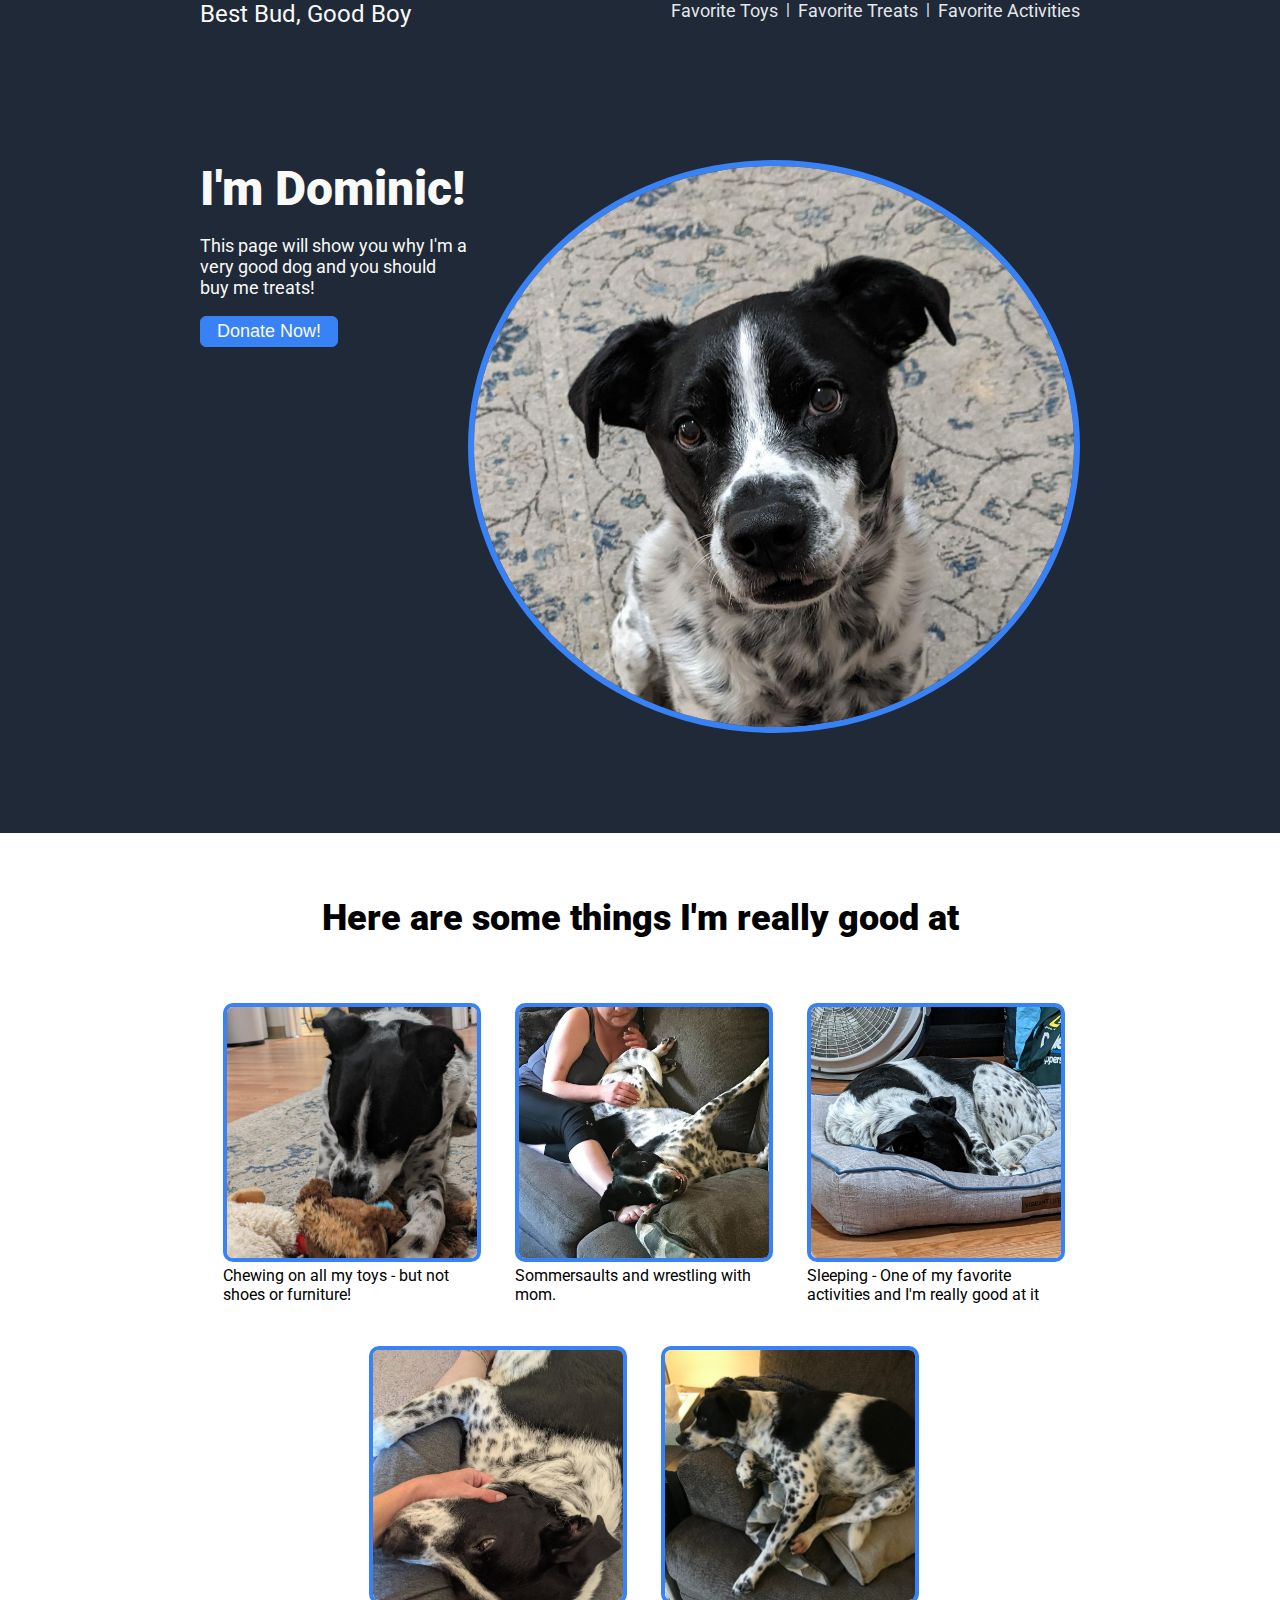
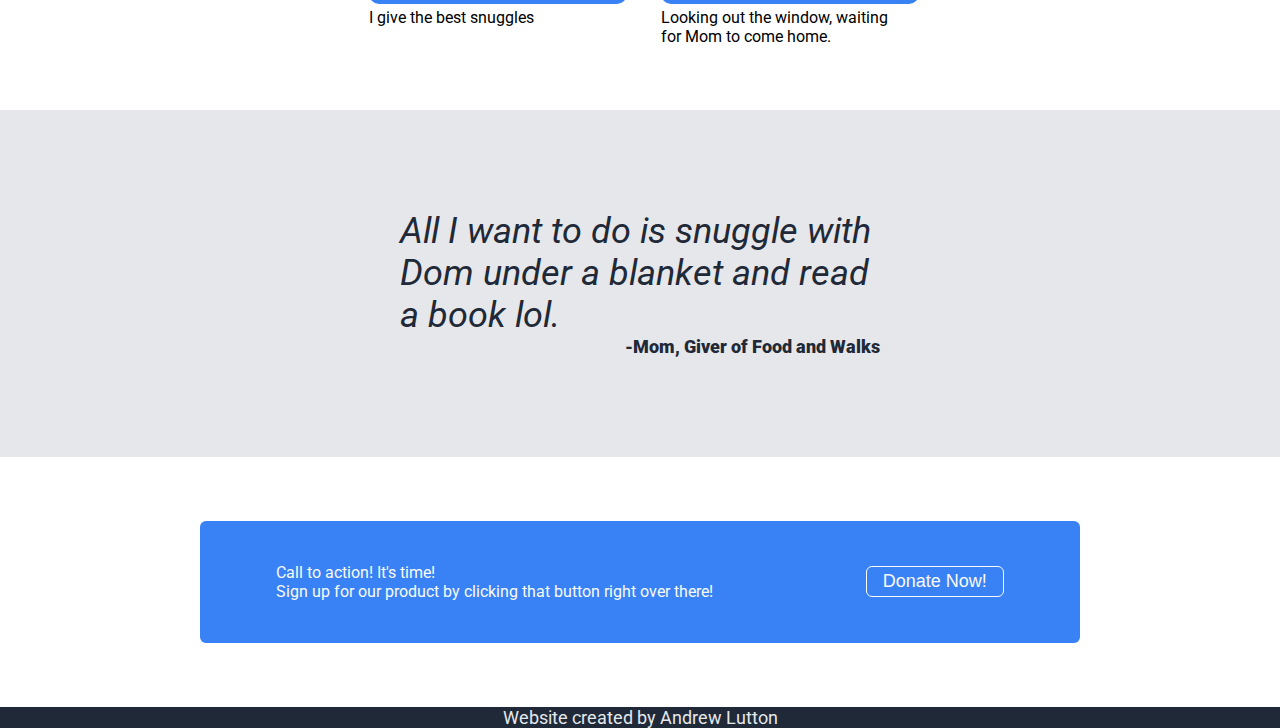
==== commit 09fdd964: "Add real content and construction.html" ====
--- a/index.html
+++ b/index.html
@@ -11,60 +11,59 @@
 
 <body>
     <div class="header">
-        <div class="header-logo">Header Logo</div>
+        <div class="header-logo">Best Bud, Good Boy</div>
         <div class="header-links">
             <ul>
-                <li><a href="#">Link 1</a></li>
-                <li><a href="#">Link 2</a></li>
-                <li><a href="#">Link 3</a></li>
+                <li><a href="./pages/construction.html">Favorite Toys</a></li> |
+                <li><a href="./pages/construction.html">Favorite Treats</a></li> |
+                <li><a href="./pages/construction.html">Favorite Activities</a></li>
             </ul>
         </div>
     </div>
     <div class="section-1">
         <div class="content">
-            <div class="hero-text">This website is awesome</div>
-            <p>This website has some subtext that goes here under the main title.</p>
-            <button><a href="#">Sign up</a></button>
+            <div class="hero-text">I'm Dominic!</div>
+            <p>This page will show you why I'm a very good dog and you should buy me treats!</p>
+            <button><a href="https://www.shaws.com/shop/product-details.142200307.html">Donate Now!</a></button>
         </div>
         <img id="profile-pic" src="./img/profile.jpeg" alt="Dominic looking into the camera">
     </div>
     <div class="section-2">
 
-        <div class="title">Some random information</div>
+        <div class="title">Here are some things I'm really good at </div>
 
         <div class="container">
             <div class="info">
                 <img src="./img/chewing.jpeg" alt="Dominic chewing on his toys">
-                <div class="text">this is some subtext under this img</div>
+                <div class="text">Chewing on all my toys - but not shoes or furniture!</div>
             </div>
 
             <div class="info">
                 <img src="./img/playing.jpeg" alt="Dominic playing with mom">
-                <div class="text">this is some subtext under this img</div>
+                <div class="text">Sommersaults and wrestling with mom.</div>
             </div>
 
             <div class="info">
                 <img src="./img/sleeping.jpeg" alt="Dominic sleeping in his bed">
-                <div class="text">this is some subtext under this img</div>
+                <div class="text">Sleeping - One of my favorite activities and I'm really good at it</div>
             </div>
 
             <div class="info">
                 <img src="./img/snuggling.jpeg" alt="Dominic snuggling with mom">
-                <div class="text">this is some subtext under this img</div>
+                <div class="text">I give the best snuggles</div>
             </div>
 
             <div class="info">
                 <img src="./img/waiting-for-mom.jpeg" alt="Dominic staring out the window, witing for mom to come home">
-                <div class="text">this is some subtext under this img</div>
+                <div class="text">Looking out the window, waiting for Mom to come home.</div>
             </div>
         </div>
     </div>
 
     <div class="section-3">
         <div class="container">
-            <div class="quote">This is an inspiring quote or a testimonial from a customer. Maybe it's just filling up
-                space, or maybe people will actually read it. Who knows? All I know is it looks nice.</div>
-            <div class="quoting">-Thor, God of Thunder</div>
+            <div class="quote">All I want to do is snuggle with Dom under a blanket and read a book lol.</div>
+            <div class="quoting">-Mom, Giver of Food and Walks</div>
         </div>
     </div>
 
@@ -75,7 +74,7 @@
                 <div class="subtext">Sign up for our product by clicking that button right over there!</div>
             </div>
             <div class="container">
-                <button><a href="#">Sign up</a></button>
+                <button><a href="https://www.shaws.com/shop/product-details.142200307.html">Donate Now!</a></button>
             </div>
         </div>
     </div>
--- a/css/style.css
+++ b/css/style.css
@@ -5,14 +5,16 @@
     flex-direction: column;
     margin: 0;
     font-family: Roboto, sans-serif;
+    min-height: 100vh;
+    /* overflow: hidden; */
 }
 
 .header,
 .section-1,
 .section-2,
-.section-3,
 .section-4 {
-    padding: 0 200px;
+    padding-left: 200px;
+    padding-right: 200px;
 }
 
 ul {
@@ -21,6 +23,7 @@
     list-style: none;
     display: flex;
     gap: 8px;
+    color: #e5e7eb;
 }
 
 button {
@@ -44,6 +47,7 @@
     display: flex;
     justify-content: space-between;
     background-color: #1f2937;
+    padding-bottom: 32px;
 }
 
 .header a {
@@ -61,6 +65,8 @@
     color: #f9faf8;
     display: flex;
     justify-content: space-between;
+    padding-top: 100px;
+    padding-bottom: 100px;
     font-size: 18px;
 }
 
@@ -77,6 +83,12 @@
     border: 6px solid #3882f6;
 }
 
+.section-2 {
+    flex: 1;
+    padding-top: 64px;
+    padding-bottom: 64px;
+}
+
 .section-2 .container {
     display: flex;
     justify-content: center;
@@ -88,6 +100,7 @@
     font-size: 36px;
     font-weight: 900;
     text-align: center;
+    padding-bottom: 64px;
 }
 
 .info {
@@ -107,6 +120,8 @@
     display: flex;
     justify-content: center;
     align-items: center;
+    padding: 100px 400px;
+    flex: 1;
 }
 
 .quote {
@@ -132,6 +147,19 @@
     background-color: #3882f6;
     color: #f9faf8;
     border-radius: 6px;
+    justify-content: space-around;
+    align-items: center;
+    flex: 1;
+    padding-top: 42px;
+    padding-bottom: 42px;
+    margin: 64px 0;
+}
+
+.footer {
+    background-color: #1f2937;
+    color: #e5e7eb;
+    font-size: 18px;
+    display: flex;
     justify-content: center;
     align-items: center;
 }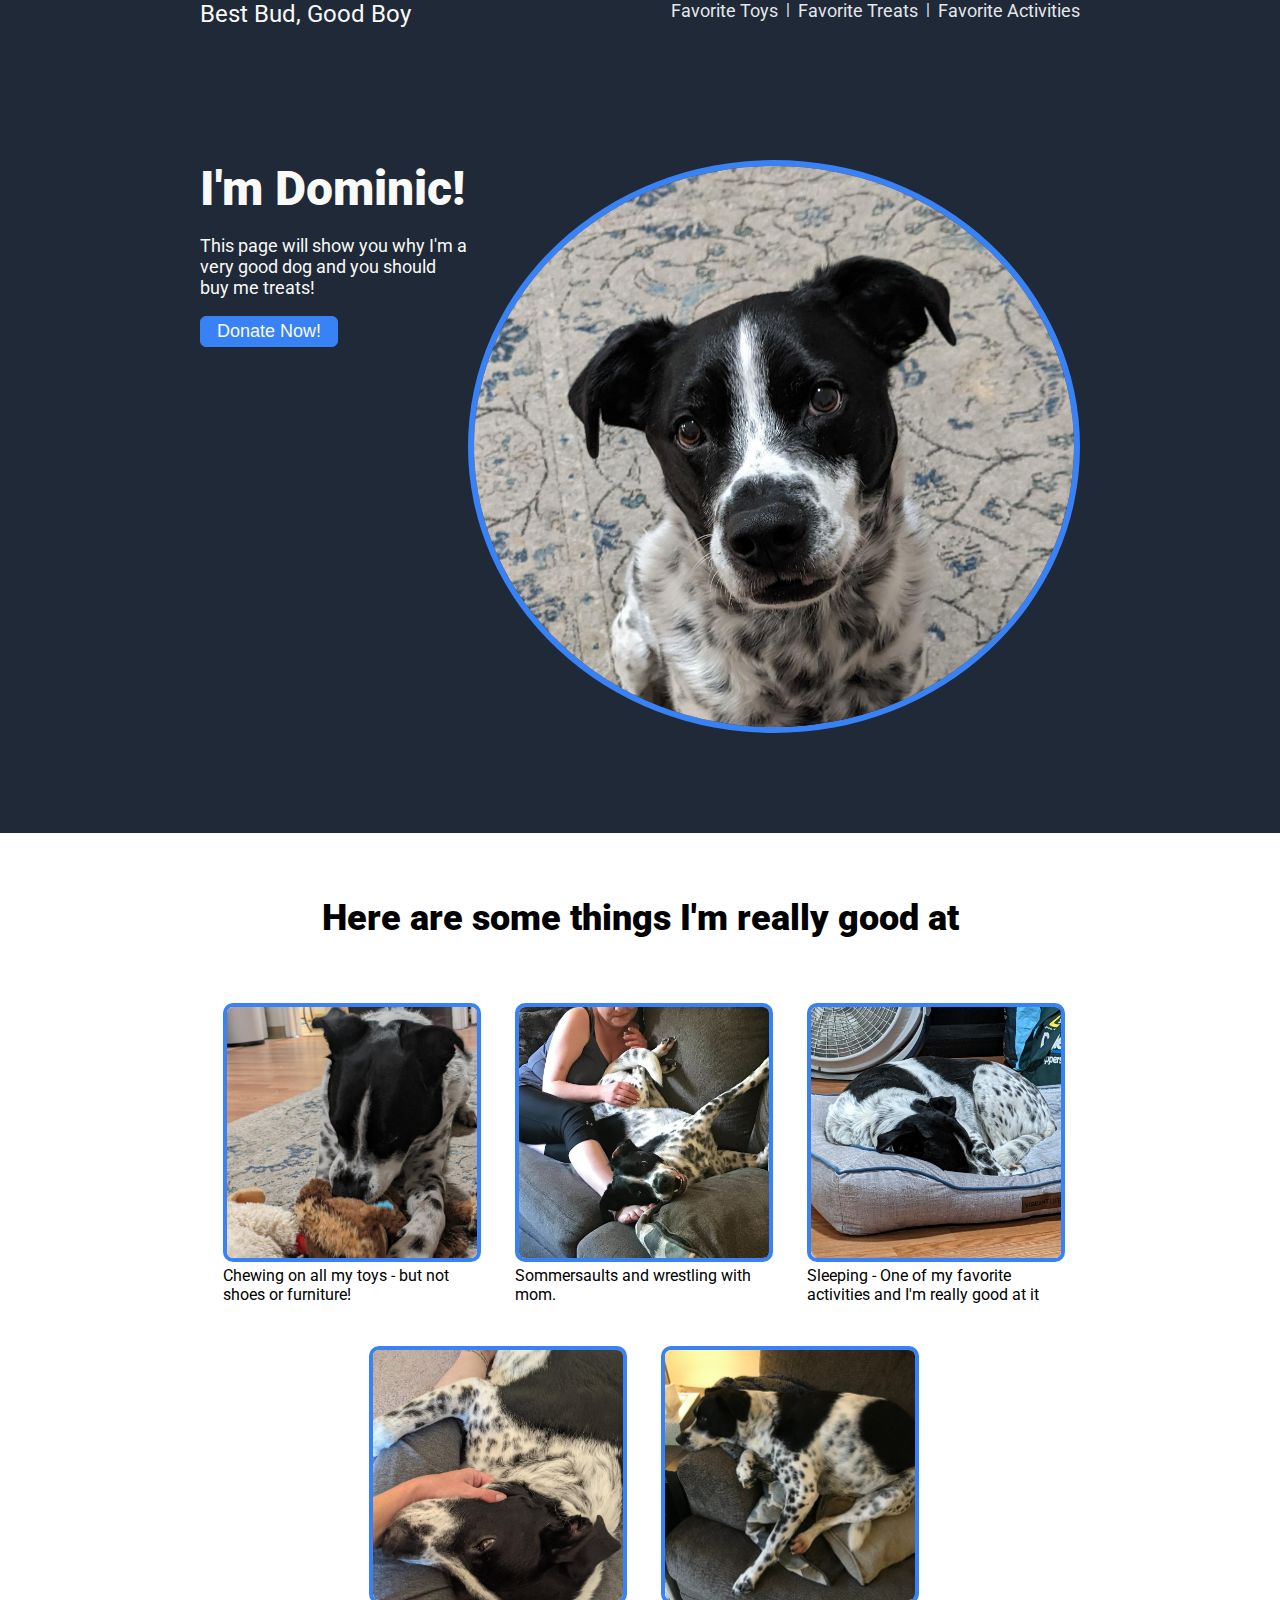
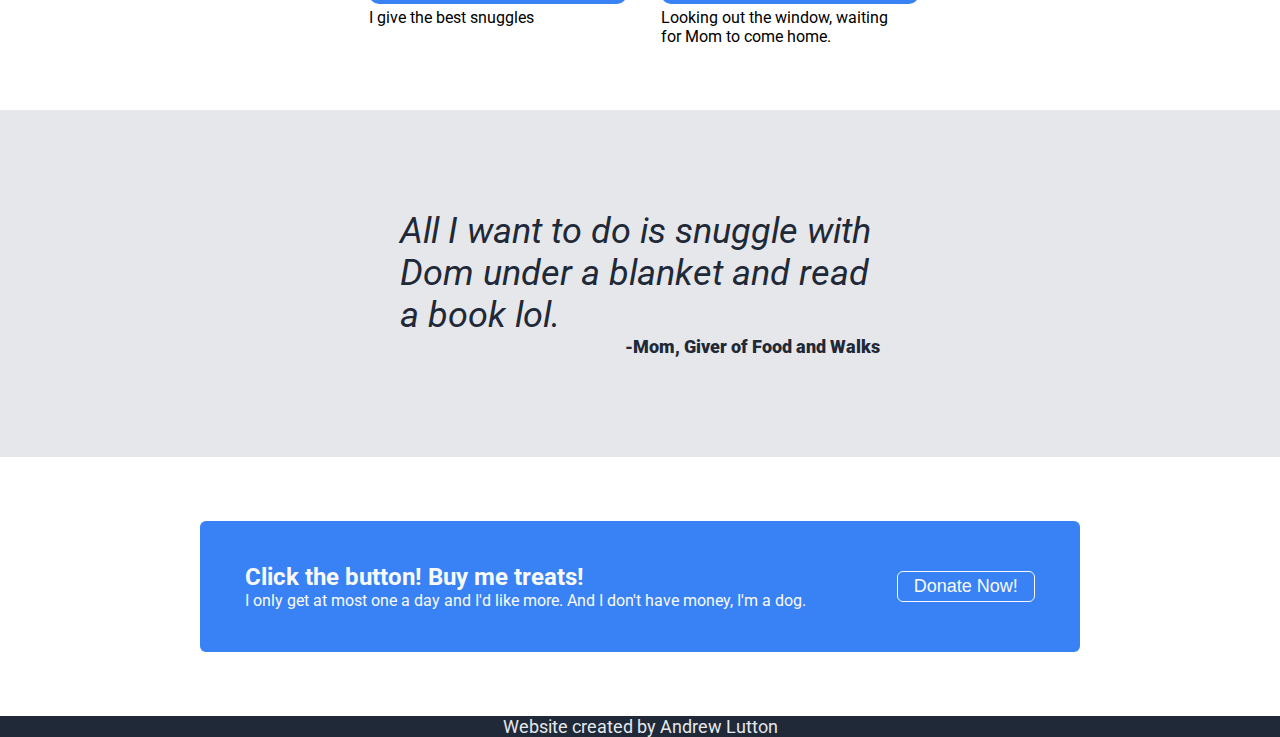
==== commit bf76b360: "Update modal content and style" ====
--- a/index.html
+++ b/index.html
@@ -70,8 +70,8 @@
     <div class="section-4">
         <div class="modal">
             <div class="modal-left">
-                <div class="text">Call to action! It's time!</div>
-                <div class="subtext">Sign up for our product by clicking that button right over there!</div>
+                <div class="text">Click the button! Buy me treats!</div>
+                <div class="subtext">I only get at most one a day and I'd like more. And I don't have money, I'm a dog.</div>
             </div>
             <div class="container">
                 <button><a href="https://www.shaws.com/shop/product-details.142200307.html">Donate Now!</a></button>
--- a/css/style.css
+++ b/css/style.css
@@ -155,6 +155,11 @@
     margin: 64px 0;
 }
 
+.modal-left .text {
+    font-weight: 700;
+    font-size: 24px;
+}
+
 .footer {
     background-color: #1f2937;
     color: #e5e7eb;
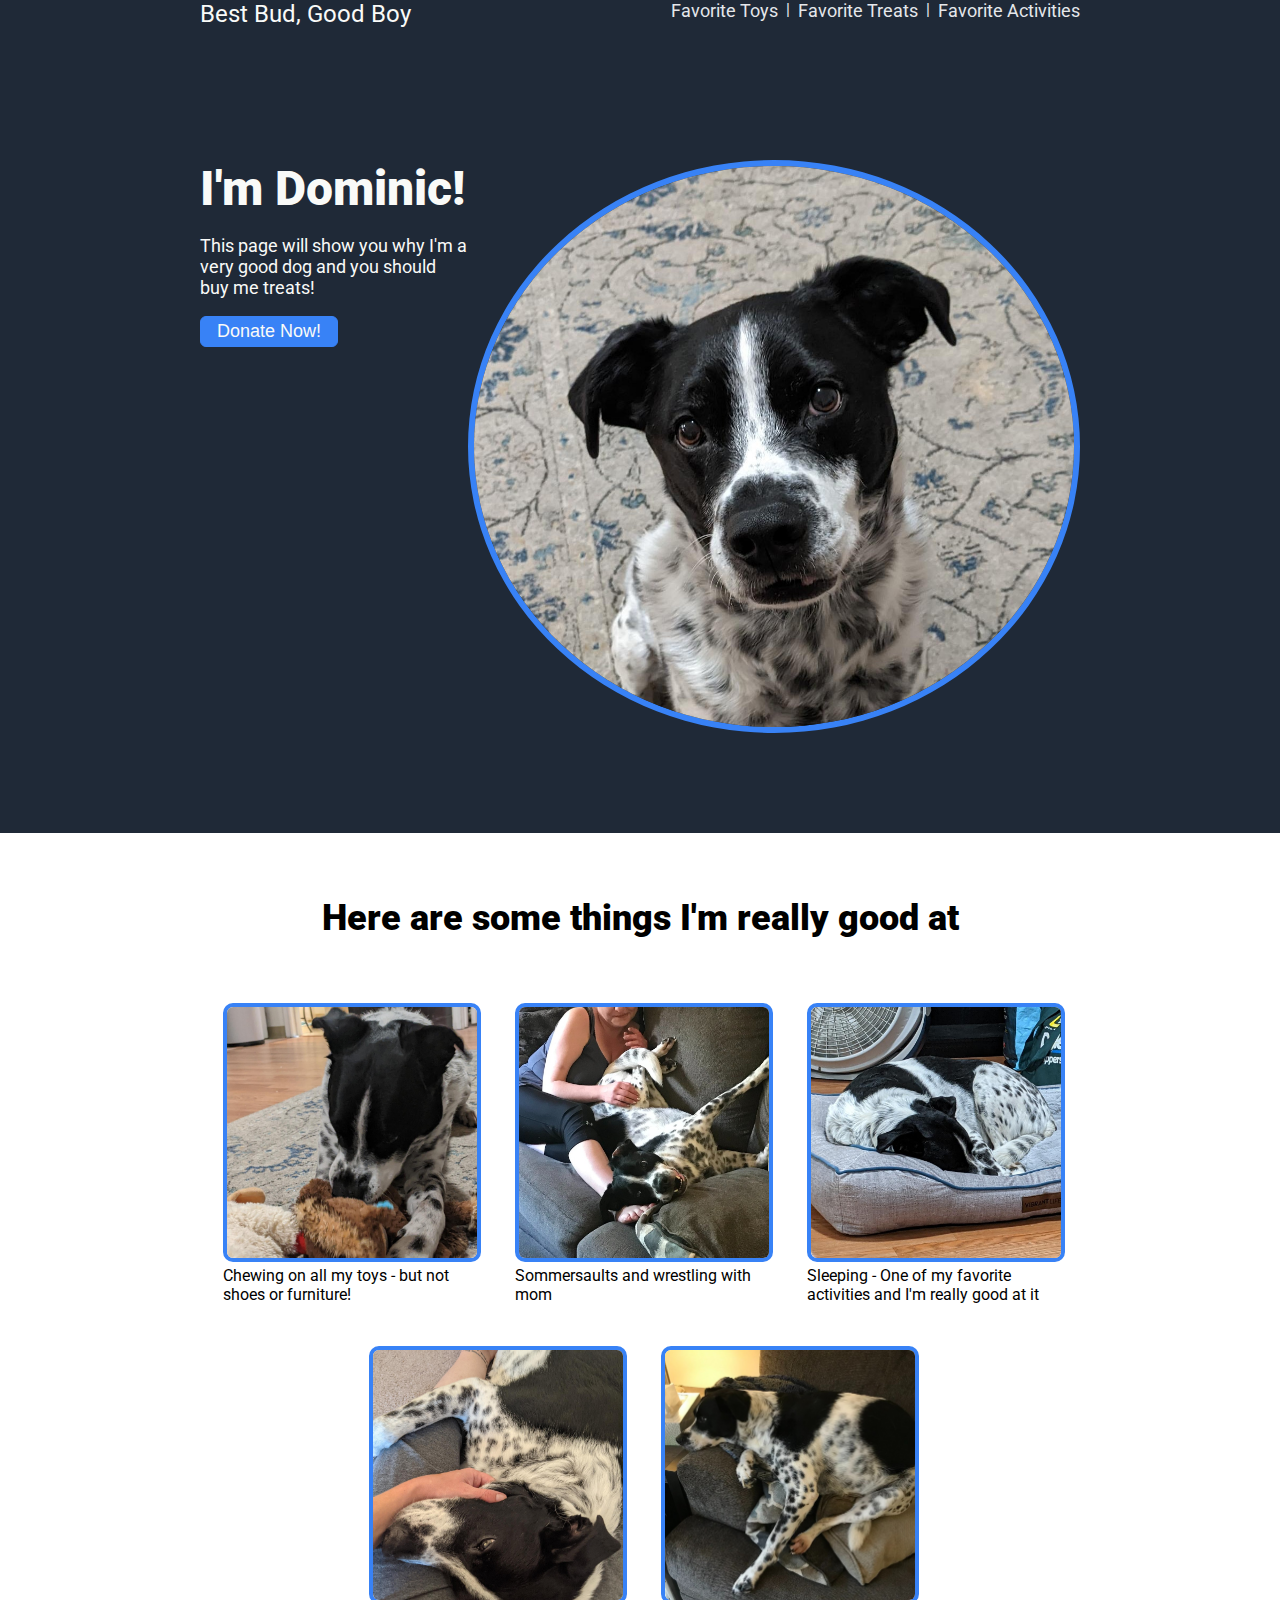
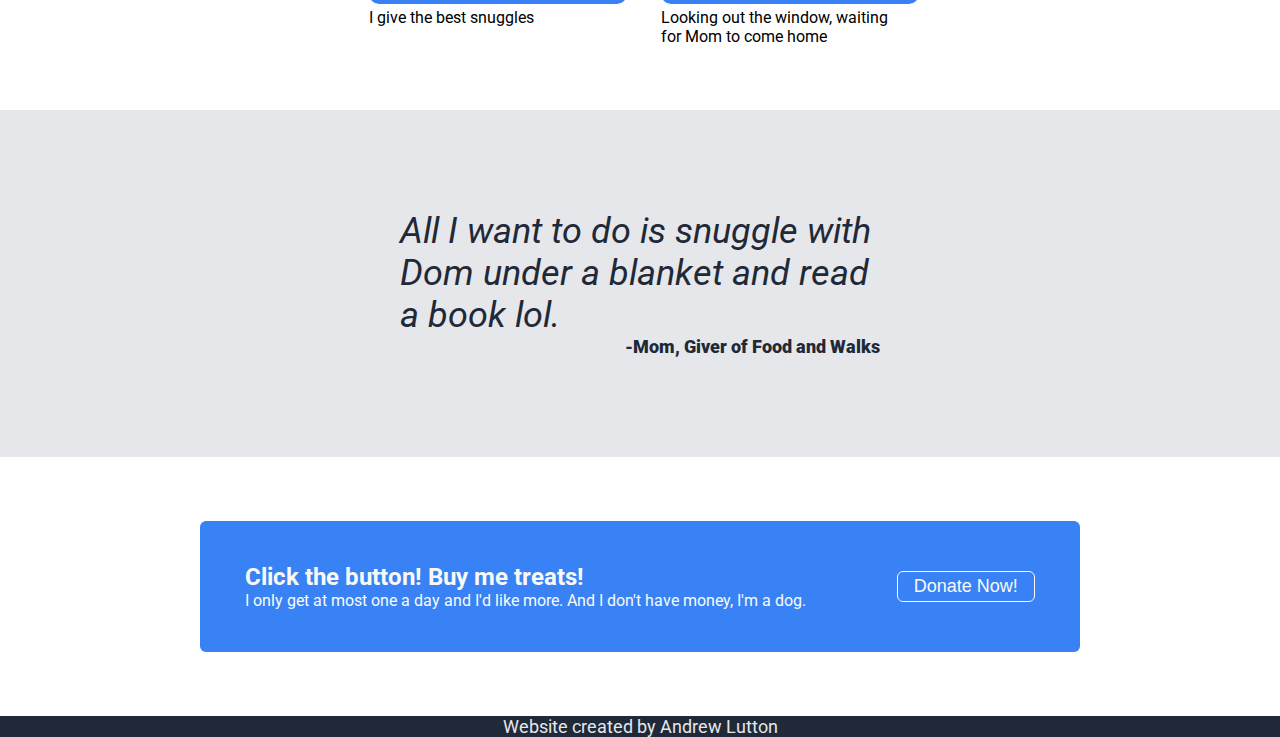
==== commit a691b7e3: "Fix typos" ====
--- a/index.html
+++ b/index.html
@@ -40,7 +40,7 @@
 
             <div class="info">
                 <img src="./img/playing.jpeg" alt="Dominic playing with mom">
-                <div class="text">Sommersaults and wrestling with mom.</div>
+                <div class="text">Sommersaults and wrestling with mom</div>
             </div>
 
             <div class="info">
@@ -55,7 +55,7 @@
 
             <div class="info">
                 <img src="./img/waiting-for-mom.jpeg" alt="Dominic staring out the window, witing for mom to come home">
-                <div class="text">Looking out the window, waiting for Mom to come home.</div>
+                <div class="text">Looking out the window, waiting for Mom to come home</div>
             </div>
         </div>
     </div>
